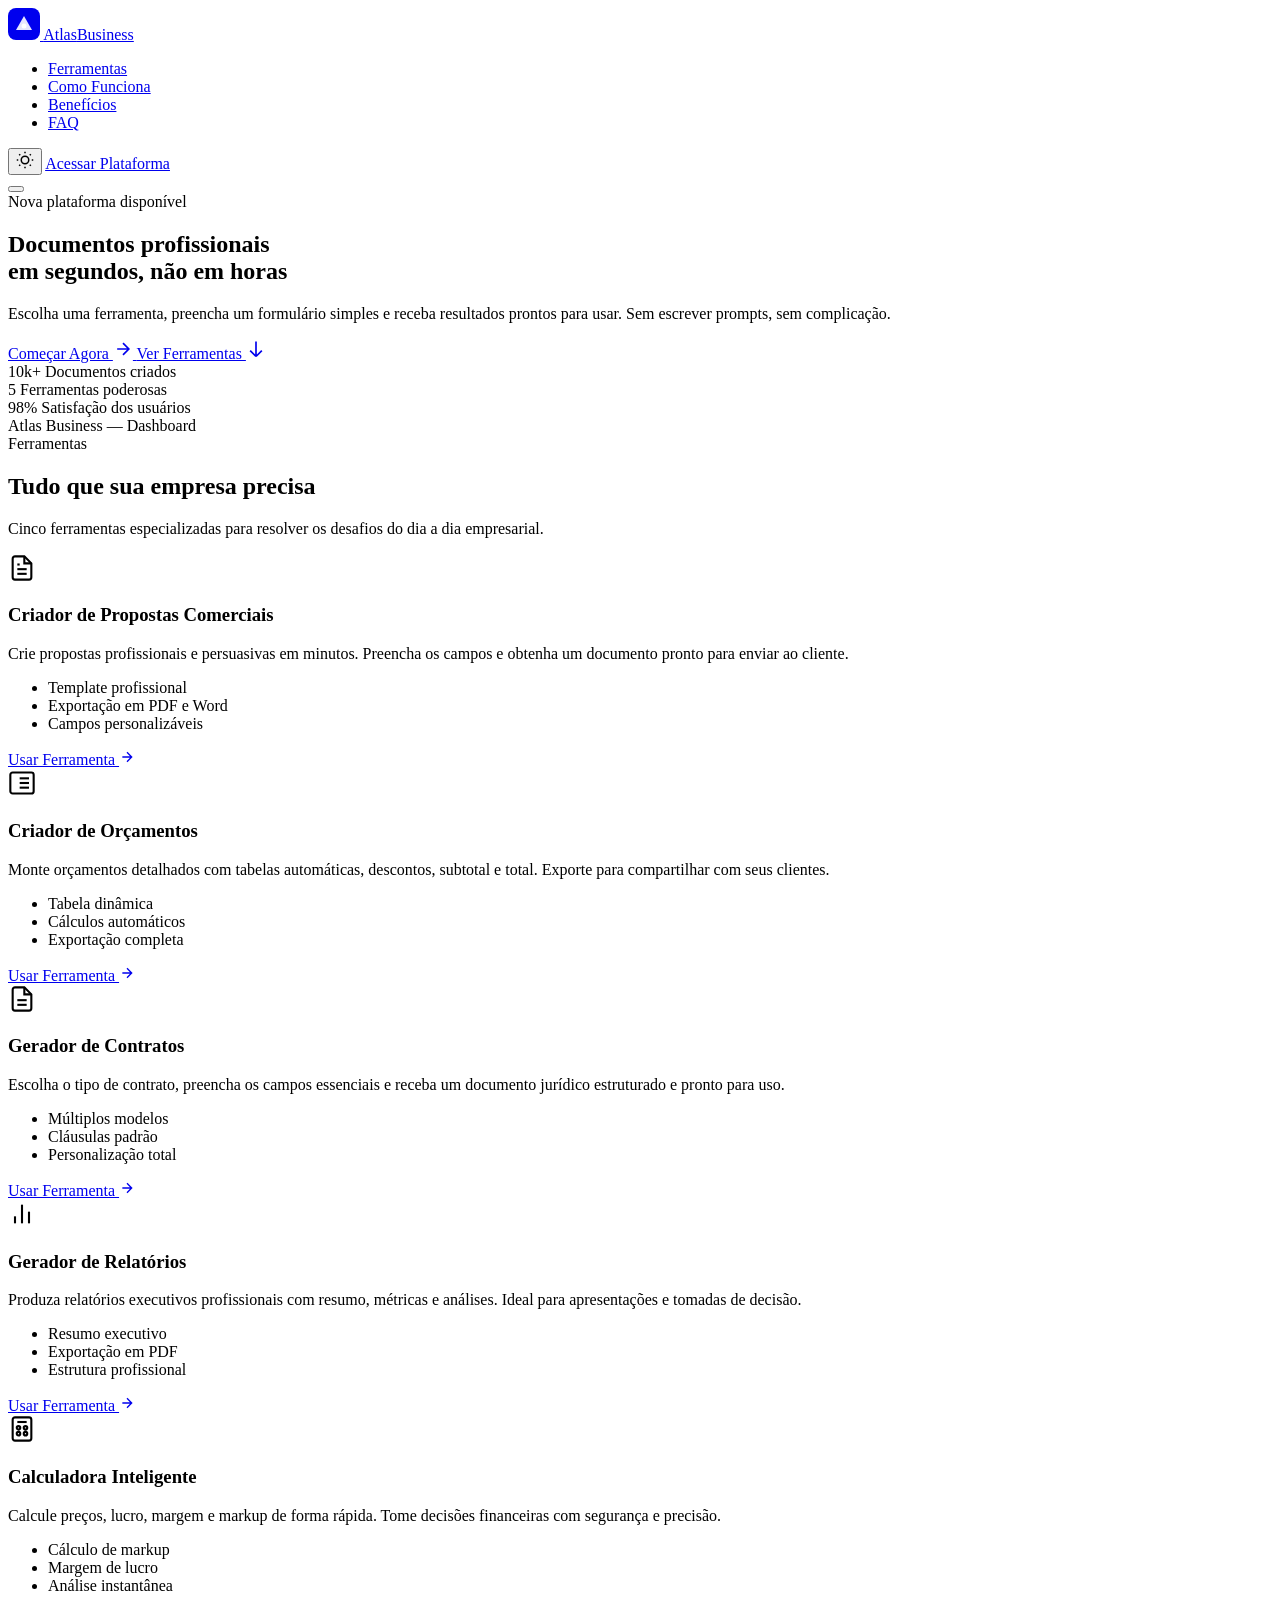
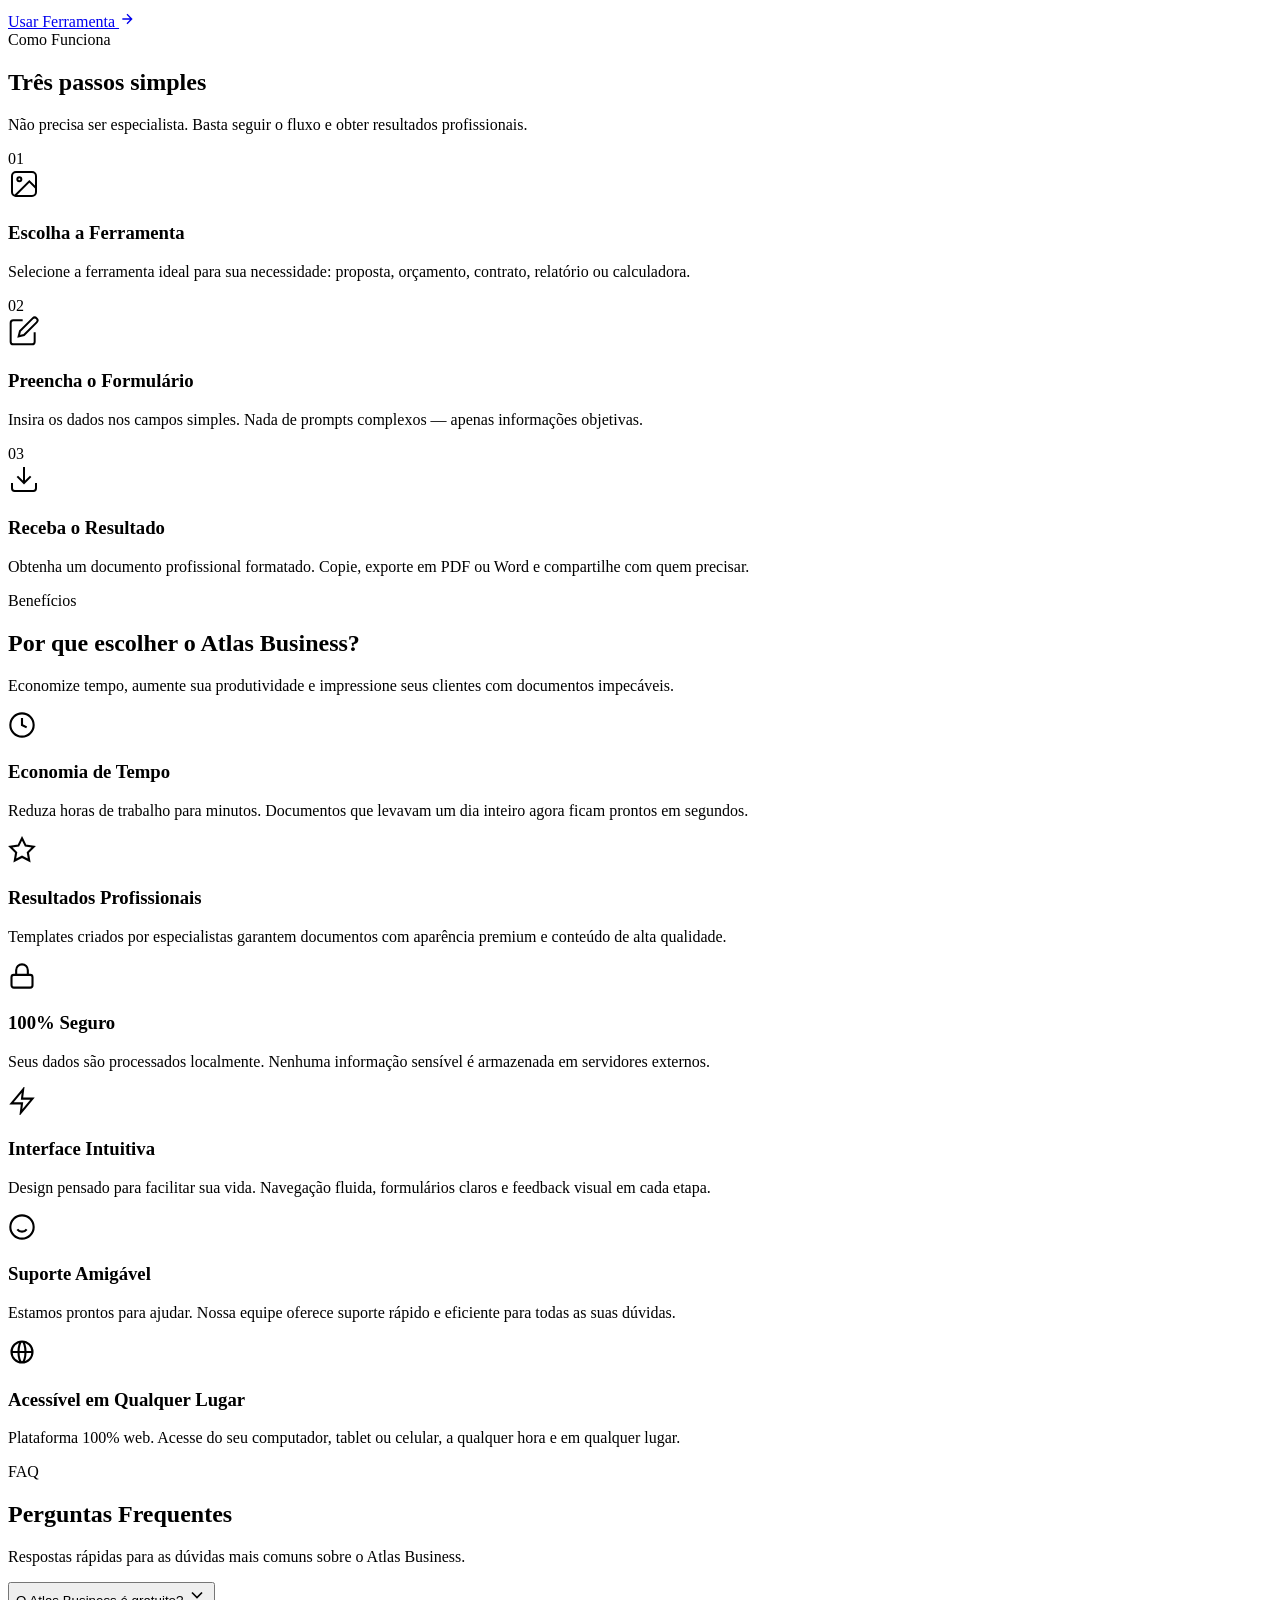
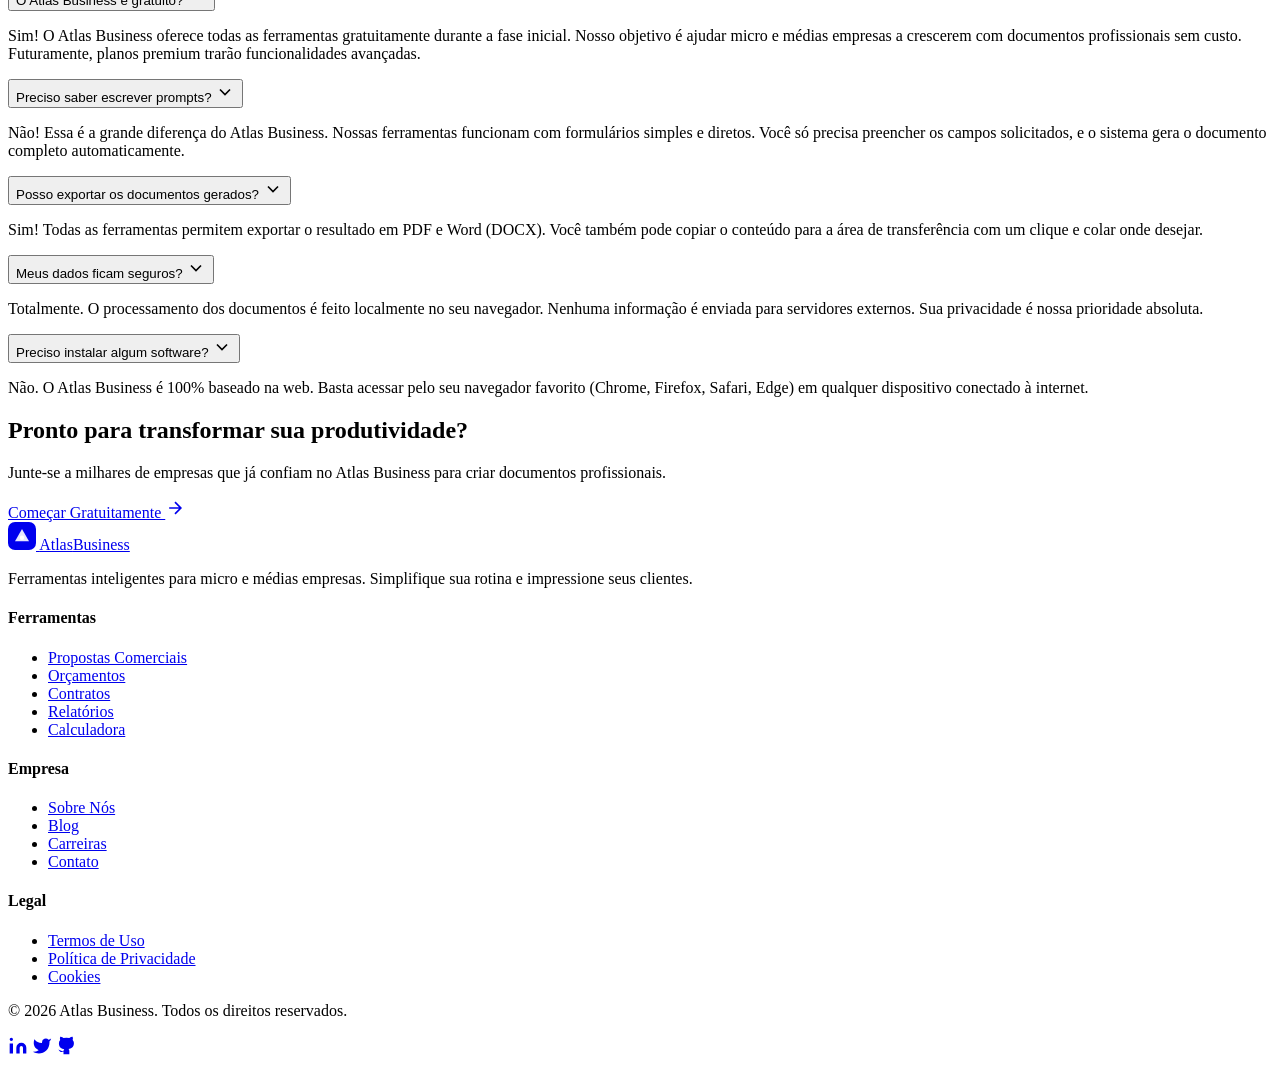
==== index.html @ f35bb47f "Create index.html" ====
<!DOCTYPE html>
<html lang="pt-BR">
<head>
    <meta charset="UTF-8">
    <meta name="viewport" content="width=device-width, initial-scale=1.0">
    <meta name="description" content="Atlas Business - Plataforma de ferramentas inteligentes para micro e médias empresas. Crie propostas, orçamentos, contratos, relatórios e muito mais em segundos.">
    <meta name="keywords" content="propostas comerciais, orçamentos, contratos, relatórios, calculadora, SaaS, pequenas empresas, gestão empresarial">
    <meta name="author" content="Atlas Business">
    <meta name="theme-color" content="#0a0a0a">
    <meta property="og:title" content="Atlas Business - Ferramentas Inteligentes para sua Empresa">
    <meta property="og:description" content="Crie documentos profissionais em segundos. Sem precisar escrever prompts.">
    <meta property="og:type" content="website">
    <meta property="og:url" content="https://atlasbusiness.com">
    <meta property="og:image" content="https://atlasbusiness.com/og-image.png">
    <title>Atlas Business — Ferramentas Inteligentes para sua Empresa</title>
    <link rel="preconnect" href="https://fonts.googleapis.com">
    <link rel="preconnect" href="https://fonts.gstatic.com" crossorigin>
    <link href="https://fonts.googleapis.com/css2?family=Inter:wght@300;400;500;600;700;800;900&display=swap" rel="stylesheet">
    <link rel="stylesheet" href="css/style.css">
    <link rel="icon" type="image/svg+xml" href="assets/icons/favicon.svg">
</head>
<body class="light-mode">
    <!-- ==================== HEADER / NAVBAR ==================== -->
    <header class="navbar" id="navbar">
        <div class="container navbar__inner">
            <a href="#" class="navbar__logo" aria-label="Atlas Business - Página inicial">
                <svg class="navbar__logo-icon" width="32" height="32" viewBox="0 0 32 32" fill="none" xmlns="http://www.w3.org/2000/svg">
                    <rect width="32" height="32" rx="8" fill="currentColor"/>
                    <path d="M8 22L16 8L24 22H8Z" fill="white" opacity="0.9"/>
                    <circle cx="16" cy="18" r="2.5" fill="white"/>
                </svg>
                <span class="navbar__logo-text">Atlas<span class="navbar__logo-highlight">Business</span></span>
            </a>
            <nav class="navbar__nav" id="navbarNav">
                <ul class="navbar__links">
                    <li><a href="#ferramentas" class="navbar__link">Ferramentas</a></li>
                    <li><a href="#como-funciona" class="navbar__link">Como Funciona</a></li>
                    <li><a href="#beneficios" class="navbar__link">Benefícios</a></li>
                    <li><a href="#faq" class="navbar__link">FAQ</a></li>
                </ul>
                <div class="navbar__actions">
                    <button class="btn btn--outline btn--sm" id="themeToggle" aria-label="Alternar tema claro/escuro">
                        <svg class="icon-sun" width="18" height="18" viewBox="0 0 24 24" fill="none" stroke="currentColor" stroke-width="2">
                            <circle cx="12" cy="12" r="5"/>
                            <path d="M12 1v2M12 21v2M4.22 4.22l1.42 1.42M18.36 18.36l1.42 1.42M1 12h2M21 12h2M4.22 19.78l1.42-1.42M18.36 5.64l1.42-1.42"/>
                        </svg>
                        <svg class="icon-moon" width="18" height="18" viewBox="0 0 24 24" fill="none" stroke="currentColor" stroke-width="2" style="display:none;">
                            <path d="M21 12.79A9 9 0 1111.21 3 7 7 0 0021 12.79z"/>
                        </svg>
                    </button>
                    <a href="dashboard.html" class="btn btn--primary btn--sm">Acessar Plataforma</a>
                </div>
            </nav>
            <button class="navbar__hamburger" id="hamburgerBtn" aria-label="Abrir menu">
                <span></span><span></span><span></span>
            </button>
        </div>
    </header>

    <main>
        <!-- ==================== HERO SECTION ==================== -->
        <section class="hero" id="hero">
            <div class="container hero__inner">
                <div class="hero__badge">
                    <span class="hero__badge-dot"></span> Nova plataforma disponível
                </div>
                <h1 class="hero__title">
                    Documentos profissionais <br>
                    <span class="hero__title-gradient">em segundos</span>, não em horas
                </h1>
                <p class="hero__subtitle">
                    Escolha uma ferramenta, preencha um formulário simples e receba resultados prontos para usar. 
                    Sem escrever prompts, sem complicação.
                </p>
                <div class="hero__cta-group">
                    <a href="dashboard.html" class="btn btn--primary btn--lg">
                        Começar Agora
                        <svg width="20" height="20" viewBox="0 0 24 24" fill="none" stroke="currentColor" stroke-width="2">
                            <path d="M5 12h14M12 5l7 7-7 7"/>
                        </svg>
                    </a>
                    <a href="#ferramentas" class="btn btn--ghost btn--lg">
                        Ver Ferramentas
                        <svg width="20" height="20" viewBox="0 0 24 24" fill="none" stroke="currentColor" stroke-width="2">
                            <path d="M19 14l-7 7m0 0l-7-7m7 7V3"/>
                        </svg>
                    </a>
                </div>
                <div class="hero__stats">
                    <div class="hero__stat">
                        <span class="hero__stat-number">10k+</span>
                        <span class="hero__stat-label">Documentos criados</span>
                    </div>
                    <div class="hero__stat">
                        <span class="hero__stat-number">5</span>
                        <span class="hero__stat-label">Ferramentas poderosas</span>
                    </div>
                    <div class="hero__stat">
                        <span class="hero__stat-number">98%</span>
                        <span class="hero__stat-label">Satisfação dos usuários</span>
                    </div>
                </div>
                <div class="hero__dashboard-preview">
                    <div class="hero__dashboard-mockup">
                        <div class="mockup__header">
                            <div class="mockup__dots"><span></span><span></span><span></span></div>
                            <div class="mockup__search">Atlas Business — Dashboard</div>
                        </div>
                        <div class="mockup__body">
                            <div class="mockup__sidebar">
                                <div class="mockup__sidebar-item active"></div>
                                <div class="mockup__sidebar-item"></div>
                                <div class="mockup__sidebar-item"></div>
                                <div class="mockup__sidebar-item"></div>
                                <div class="mockup__sidebar-item"></div>
                            </div>
                            <div class="mockup__content">
                                <div class="mockup__card mockup__card--large"></div>
                                <div class="mockup__card-group">
                                    <div class="mockup__card mockup__card--small"></div>
                                    <div class="mockup__card mockup__card--small"></div>
                                    <div class="mockup__card mockup__card--small"></div>
                                </div>
                            </div>
                        </div>
                    </div>
                    <div class="hero__glow hero__glow--1"></div>
                    <div class="hero__glow hero__glow--2"></div>
                </div>
            </div>
        </section>

        <!-- ==================== FERRAMENTAS SECTION ==================== -->
        <section class="tools-section" id="ferramentas">
            <div class="container">
                <div class="section-header">
                    <span class="section-header__tag">Ferramentas</span>
                    <h2 class="section-header__title">Tudo que sua empresa precisa</h2>
                    <p class="section-header__desc">Cinco ferramentas especializadas para resolver os desafios do dia a dia empresarial.</p>
                </div>
                <div class="tools-grid">
                    <!-- Tool Card 1: Propostas -->
                    <article class="tool-card" data-tool="propostas">
                        <div class="tool-card__icon tool-card__icon--blue">
                            <svg width="28" height="28" viewBox="0 0 24 24" fill="none" stroke="currentColor" stroke-width="1.8">
                                <path d="M14 2H6a2 2 0 00-2 2v16a2 2 0 002 2h12a2 2 0 002-2V8z"/>
                                <polyline points="14 2 14 8 20 8"/>
                                <line x1="16" y1="13" x2="8" y2="13"/>
                                <line x1="16" y1="17" x2="8" y2="17"/>
                                <polyline points="10 9 9 9 8 9"/>
                            </svg>
                        </div>
                        <h3 class="tool-card__title">Criador de Propostas Comerciais</h3>
                        <p class="tool-card__desc">Crie propostas profissionais e persuasivas em minutos. Preencha os campos e obtenha um documento pronto para enviar ao cliente.</p>
                        <ul class="tool-card__features">
                            <li>Template profissional</li>
                            <li>Exportação em PDF e Word</li>
                            <li>Campos personalizáveis</li>
                        </ul>
                        <a href="pages/propostas.html" class="tool-card__link">
                            Usar Ferramenta
                            <svg width="16" height="16" viewBox="0 0 24 24" fill="none" stroke="currentColor" stroke-width="2"><path d="M5 12h14M12 5l7 7-7 7"/></svg>
                        </a>
                    </article>
                    <!-- Tool Card 2: Orçamentos -->
                    <article class="tool-card" data-tool="orcamentos">
                        <div class="tool-card__icon tool-card__icon--green">
                            <svg width="28" height="28" viewBox="0 0 24 24" fill="none" stroke="currentColor" stroke-width="1.8">
                                <rect x="2" y="3" width="20" height="18" rx="2" ry="2"/>
                                <line x1="6" y1="8" x2="6" y2="8.01"/>
                                <line x1="10" y1="8" x2="18" y2="8"/>
                                <line x1="6" y1="12" x2="6" y2="12.01"/>
                                <line x1="10" y1="12" x2="18" y2="12"/>
                                <line x1="6" y1="16" x2="6" y2="16.01"/>
                                <line x1="10" y1="16" x2="18" y2="16"/>
                            </svg>
                        </div>
                        <h3 class="tool-card__title">Criador de Orçamentos</h3>
                        <p class="tool-card__desc">Monte orçamentos detalhados com tabelas automáticas, descontos, subtotal e total. Exporte para compartilhar com seus clientes.</p>
                        <ul class="tool-card__features">
                            <li>Tabela dinâmica</li>
                            <li>Cálculos automáticos</li>
                            <li>Exportação completa</li>
                        </ul>
                        <a href="pages/orcamentos.html" class="tool-card__link">
                            Usar Ferramenta
                            <svg width="16" height="16" viewBox="0 0 24 24" fill="none" stroke="currentColor" stroke-width="2"><path d="M5 12h14M12 5l7 7-7 7"/></svg>
                        </a>
                    </article>
                    <!-- Tool Card 3: Contratos -->
                    <article class="tool-card" data-tool="contratos">
                        <div class="tool-card__icon tool-card__icon--purple">
                            <svg width="28" height="28" viewBox="0 0 24 24" fill="none" stroke="currentColor" stroke-width="1.8">
                                <path d="M14 2H6a2 2 0 00-2 2v16a2 2 0 002 2h12a2 2 0 002-2V8z"/>
                                <polyline points="14 2 14 8 20 8"/>
                                <line x1="16" y1="13" x2="8" y2="13"/>
                                <line x1="16" y1="17" x2="8" y2="17"/>
                            </svg>
                        </div>
                        <h3 class="tool-card__title">Gerador de Contratos</h3>
                        <p class="tool-card__desc">Escolha o tipo de contrato, preencha os campos essenciais e receba um documento jurídico estruturado e pronto para uso.</p>
                        <ul class="tool-card__features">
                            <li>Múltiplos modelos</li>
                            <li>Cláusulas padrão</li>
                            <li>Personalização total</li>
                        </ul>
                        <a href="pages/contratos.html" class="tool-card__link">
                            Usar Ferramenta
                            <svg width="16" height="16" viewBox="0 0 24 24" fill="none" stroke="currentColor" stroke-width="2"><path d="M5 12h14M12 5l7 7-7 7"/></svg>
                        </a>
                    </article>
                    <!-- Tool Card 4: Relatórios -->
                    <article class="tool-card" data-tool="relatorios">
                        <div class="tool-card__icon tool-card__icon--orange">
                            <svg width="28" height="28" viewBox="0 0 24 24" fill="none" stroke="currentColor" stroke-width="1.8">
                                <line x1="18" y1="20" x2="18" y2="10"/>
                                <line x1="12" y1="20" x2="12" y2="4"/>
                                <line x1="6" y1="20" x2="6" y2="14"/>
                            </svg>
                        </div>
                        <h3 class="tool-card__title">Gerador de Relatórios</h3>
                        <p class="tool-card__desc">Produza relatórios executivos profissionais com resumo, métricas e análises. Ideal para apresentações e tomadas de decisão.</p>
                        <ul class="tool-card__features">
                            <li>Resumo executivo</li>
                            <li>Exportação em PDF</li>
                            <li>Estrutura profissional</li>
                        </ul>
                        <a href="pages/relatorios.html" class="tool-card__link">
                            Usar Ferramenta
                            <svg width="16" height="16" viewBox="0 0 24 24" fill="none" stroke="currentColor" stroke-width="2"><path d="M5 12h14M12 5l7 7-7 7"/></svg>
                        </a>
                    </article>
                    <!-- Tool Card 5: Calculadora -->
                    <article class="tool-card" data-tool="calculadora">
                        <div class="tool-card__icon tool-card__icon--pink">
                            <svg width="28" height="28" viewBox="0 0 24 24" fill="none" stroke="currentColor" stroke-width="1.8">
                                <rect x="4" y="2" width="16" height="20" rx="2"/>
                                <line x1="8" y1="6" x2="16" y2="6"/>
                                <circle cx="9" cy="11" r="1.5"/>
                                <circle cx="15" cy="11" r="1.5"/>
                                <circle cx="9" cy="16" r="1.5"/>
                                <circle cx="15" cy="16" r="1.5"/>
                            </svg>
                        </div>
                        <h3 class="tool-card__title">Calculadora Inteligente</h3>
                        <p class="tool-card__desc">Calcule preços, lucro, margem e markup de forma rápida. Tome decisões financeiras com segurança e precisão.</p>
                        <ul class="tool-card__features">
                            <li>Cálculo de markup</li>
                            <li>Margem de lucro</li>
                            <li>Análise instantânea</li>
                        </ul>
                        <a href="pages/calculadora.html" class="tool-card__link">
                            Usar Ferramenta
                            <svg width="16" height="16" viewBox="0 0 24 24" fill="none" stroke="currentColor" stroke-width="2"><path d="M5 12h14M12 5l7 7-7 7"/></svg>
                        </a>
                    </article>
                </div>
            </div>
        </section>

        <!-- ==================== COMO FUNCIONA ==================== -->
        <section class="how-section" id="como-funciona">
            <div class="container">
                <div class="section-header">
                    <span class="section-header__tag">Como Funciona</span>
                    <h2 class="section-header__title">Três passos simples</h2>
                    <p class="section-header__desc">Não precisa ser especialista. Basta seguir o fluxo e obter resultados profissionais.</p>
                </div>
                <div class="steps">
                    <div class="step">
                        <div class="step__number">01</div>
                        <div class="step__icon step__icon--blue">
                            <svg width="32" height="32" viewBox="0 0 24 24" fill="none" stroke="currentColor" stroke-width="1.5">
                                <rect x="3" y="3" width="18" height="18" rx="3"/>
                                <circle cx="8.5" cy="8.5" r="1.5"/>
                                <path d="M21 15l-5-5L5 21"/>
                            </svg>
                        </div>
                        <h3 class="step__title">Escolha a Ferramenta</h3>
                        <p class="step__desc">Selecione a ferramenta ideal para sua necessidade: proposta, orçamento, contrato, relatório ou calculadora.</p>
                    </div>
                    <div class="step">
                        <div class="step__number">02</div>
                        <div class="step__icon step__icon--green">
                            <svg width="32" height="32" viewBox="0 0 24 24" fill="none" stroke="currentColor" stroke-width="1.5">
                                <path d="M11 4H4a2 2 0 00-2 2v14a2 2 0 002 2h14a2 2 0 002-2v-7"/>
                                <path d="M18.5 2.5a2.121 2.121 0 013 3L12 15l-4 1 1-4 9.5-9.5z"/>
                            </svg>
                        </div>
                        <h3 class="step__title">Preencha o Formulário</h3>
                        <p class="step__desc">Insira os dados nos campos simples. Nada de prompts complexos — apenas informações objetivas.</p>
                    </div>
                    <div class="step">
                        <div class="step__number">03</div>
                        <div class="step__icon step__icon--purple">
                            <svg width="32" height="32" viewBox="0 0 24 24" fill="none" stroke="currentColor" stroke-width="1.5">
                                <path d="M21 15v4a2 2 0 01-2 2H5a2 2 0 01-2-2v-4"/>
                                <polyline points="7 10 12 15 17 10"/>
                                <line x1="12" y1="15" x2="12" y2="3"/>
                            </svg>
                        </div>
                        <h3 class="step__title">Receba o Resultado</h3>
                        <p class="step__desc">Obtenha um documento profissional formatado. Copie, exporte em PDF ou Word e compartilhe com quem precisar.</p>
                    </div>
                </div>
            </div>
        </section>

        <!-- ==================== BENEFÍCIOS ==================== -->
        <section class="benefits-section" id="beneficios">
            <div class="container">
                <div class="section-header">
                    <span class="section-header__tag">Benefícios</span>
                    <h2 class="section-header__title">Por que escolher o Atlas Business?</h2>
                    <p class="section-header__desc">Economize tempo, aumente sua produtividade e impressione seus clientes com documentos impecáveis.</p>
                </div>
                <div class="benefits-grid">
                    <div class="benefit-card">
                        <div class="benefit-card__icon">
                            <svg width="28" height="28" viewBox="0 0 24 24" fill="none" stroke="currentColor" stroke-width="1.8">
                                <circle cx="12" cy="12" r="10"/><polyline points="12 6 12 12 16 14"/>
                            </svg>
                        </div>
                        <h3>Economia de Tempo</h3>
                        <p>Reduza horas de trabalho para minutos. Documentos que levavam um dia inteiro agora ficam prontos em segundos.</p>
                    </div>
                    <div class="benefit-card">
                        <div class="benefit-card__icon">
                            <svg width="28" height="28" viewBox="0 0 24 24" fill="none" stroke="currentColor" stroke-width="1.8">
                                <polygon points="12 2 15.09 8.26 22 9.27 17 14.14 18.18 21.02 12 17.77 5.82 21.02 7 14.14 2 9.27 8.91 8.26 12 2"/>
                            </svg>
                        </div>
                        <h3>Resultados Profissionais</h3>
                        <p>Templates criados por especialistas garantem documentos com aparência premium e conteúdo de alta qualidade.</p>
                    </div>
                    <div class="benefit-card">
                        <div class="benefit-card__icon">
                            <svg width="28" height="28" viewBox="0 0 24 24" fill="none" stroke="currentColor" stroke-width="1.8">
                                <rect x="3" y="11" width="18" height="11" rx="2" ry="2"/><path d="M7 11V7a5 5 0 0110 0v4"/>
                            </svg>
                        </div>
                        <h3>100% Seguro</h3>
                        <p>Seus dados são processados localmente. Nenhuma informação sensível é armazenada em servidores externos.</p>
                    </div>
                    <div class="benefit-card">
                        <div class="benefit-card__icon">
                            <svg width="28" height="28" viewBox="0 0 24 24" fill="none" stroke="currentColor" stroke-width="1.8">
                                <path d="M13 2L3 14h9l-1 8 10-12h-9l1-8z"/>
                            </svg>
                        </div>
                        <h3>Interface Intuitiva</h3>
                        <p>Design pensado para facilitar sua vida. Navegação fluida, formulários claros e feedback visual em cada etapa.</p>
                    </div>
                    <div class="benefit-card">
                        <div class="benefit-card__icon">
                            <svg width="28" height="28" viewBox="0 0 24 24" fill="none" stroke="currentColor" stroke-width="1.8">
                                <circle cx="12" cy="12" r="10"/><path d="M8 14s1.5 2 4 2 4-2 4-2"/><line x1="9" y1="9" x2="9.01" y2="9"/><line x1="15" y1="9" x2="15.01" y2="9"/>
                            </svg>
                        </div>
                        <h3>Suporte Amigável</h3>
                        <p>Estamos prontos para ajudar. Nossa equipe oferece suporte rápido e eficiente para todas as suas dúvidas.</p>
                    </div>
                    <div class="benefit-card">
                        <div class="benefit-card__icon">
                            <svg width="28" height="28" viewBox="0 0 24 24" fill="none" stroke="currentColor" stroke-width="1.8">
                                <path d="M21 12a9 9 0 01-9 9m9-9a9 9 0 00-9-9m9 9H3m9 9a9 9 0 01-9-9m9 9c1.66 0 3-4.03 3-9s-1.34-9-3-9m0 18c-1.66 0-3-4.03-3-9s1.34-9 3-9m-9 9a9 9 0 019-9"/>
                            </svg>
                        </div>
                        <h3>Acessível em Qualquer Lugar</h3>
                        <p>Plataforma 100% web. Acesse do seu computador, tablet ou celular, a qualquer hora e em qualquer lugar.</p>
                    </div>
                </div>
            </div>
        </section>

        <!-- ==================== FAQ ==================== -->
        <section class="faq-section" id="faq">
            <div class="container">
                <div class="section-header">
                    <span class="section-header__tag">FAQ</span>
                    <h2 class="section-header__title">Perguntas Frequentes</h2>
                    <p class="section-header__desc">Respostas rápidas para as dúvidas mais comuns sobre o Atlas Business.</p>
                </div>
                <div class="faq-list">
                    <div class="faq-item">
                        <button class="faq-item__question" aria-expanded="false">
                            <span>O Atlas Business é gratuito?</span>
                            <svg class="faq-item__icon" width="20" height="20" viewBox="0 0 24 24" fill="none" stroke="currentColor" stroke-width="2">
                                <path d="M6 9l6 6 6-6"/>
                            </svg>
                        </button>
                        <div class="faq-item__answer">
                            <p>Sim! O Atlas Business oferece todas as ferramentas gratuitamente durante a fase inicial. Nosso objetivo é ajudar micro e médias empresas a crescerem com documentos profissionais sem custo. Futuramente, planos premium trarão funcionalidades avançadas.</p>
                        </div>
                    </div>
                    <div class="faq-item">
                        <button class="faq-item__question" aria-expanded="false">
                            <span>Preciso saber escrever prompts?</span>
                            <svg class="faq-item__icon" width="20" height="20" viewBox="0 0 24 24" fill="none" stroke="currentColor" stroke-width="2">
                                <path d="M6 9l6 6 6-6"/>
                            </svg>
                        </button>
                        <div class="faq-item__answer">
                            <p>Não! Essa é a grande diferença do Atlas Business. Nossas ferramentas funcionam com formulários simples e diretos. Você só precisa preencher os campos solicitados, e o sistema gera o documento completo automaticamente.</p>
                        </div>
                    </div>
                    <div class="faq-item">
                        <button class="faq-item__question" aria-expanded="false">
                            <span>Posso exportar os documentos gerados?</span>
                            <svg class="faq-item__icon" width="20" height="20" viewBox="0 0 24 24" fill="none" stroke="currentColor" stroke-width="2">
                                <path d="M6 9l6 6 6-6"/>
                            </svg>
                        </button>
                        <div class="faq-item__answer">
                            <p>Sim! Todas as ferramentas permitem exportar o resultado em PDF e Word (DOCX). Você também pode copiar o conteúdo para a área de transferência com um clique e colar onde desejar.</p>
                        </div>
                    </div>
                    <div class="faq-item">
                        <button class="faq-item__question" aria-expanded="false">
                            <span>Meus dados ficam seguros?</span>
                            <svg class="faq-item__icon" width="20" height="20" viewBox="0 0 24 24" fill="none" stroke="currentColor" stroke-width="2">
                                <path d="M6 9l6 6 6-6"/>
                            </svg>
                        </button>
                        <div class="faq-item__answer">
                            <p>Totalmente. O processamento dos documentos é feito localmente no seu navegador. Nenhuma informação é enviada para servidores externos. Sua privacidade é nossa prioridade absoluta.</p>
                        </div>
                    </div>
                    <div class="faq-item">
                        <button class="faq-item__question" aria-expanded="false">
                            <span>Preciso instalar algum software?</span>
                            <svg class="faq-item__icon" width="20" height="20" viewBox="0 0 24 24" fill="none" stroke="currentColor" stroke-width="2">
                                <path d="M6 9l6 6 6-6"/>
                            </svg>
                        </button>
                        <div class="faq-item__answer">
                            <p>Não. O Atlas Business é 100% baseado na web. Basta acessar pelo seu navegador favorito (Chrome, Firefox, Safari, Edge) em qualquer dispositivo conectado à internet.</p>
                        </div>
                    </div>
                </div>
            </div>
        </section>

        <!-- ==================== CTA FINAL ==================== -->
        <section class="cta-section">
            <div class="container">
                <div class="cta-card">
                    <h2 class="cta-card__title">Pronto para transformar sua produtividade?</h2>
                    <p class="cta-card__desc">Junte-se a milhares de empresas que já confiam no Atlas Business para criar documentos profissionais.</p>
                    <a href="dashboard.html" class="btn btn--primary btn--lg">
                        Começar Gratuitamente
                        <svg width="20" height="20" viewBox="0 0 24 24" fill="none" stroke="currentColor" stroke-width="2">
                            <path d="M5 12h14M12 5l7 7-7 7"/>
                        </svg>
                    </a>
                </div>
            </div>
        </section>
    </main>

    <!-- ==================== FOOTER ==================== -->
    <footer class="footer">
        <div class="container footer__inner">
            <div class="footer__brand">
                <a href="#" class="footer__logo">
                    <svg width="28" height="28" viewBox="0 0 32 32" fill="none" xmlns="http://www.w3.org/2000/svg">
                        <rect width="32" height="32" rx="8" fill="currentColor"/>
                        <path d="M8 22L16 8L24 22H8Z" fill="white" opacity="0.9"/>
                        <circle cx="16" cy="18" r="2.5" fill="white"/>
                    </svg>
                    <span>Atlas<span>Business</span></span>
                </a>
                <p class="footer__desc">Ferramentas inteligentes para micro e médias empresas. Simplifique sua rotina e impressione seus clientes.</p>
            </div>
            <div class="footer__links-group">
                <div class="footer__links">
                    <h4>Ferramentas</h4>
                    <ul>
                        <li><a href="pages/propostas.html">Propostas Comerciais</a></li>
                        <li><a href="pages/orcamentos.html">Orçamentos</a></li>
                        <li><a href="pages/contratos.html">Contratos</a></li>
                        <li><a href="pages/relatorios.html">Relatórios</a></li>
                        <li><a href="pages/calculadora.html">Calculadora</a></li>
                    </ul>
                </div>
                <div class="footer__links">
                    <h4>Empresa</h4>
                    <ul>
                        <li><a href="#">Sobre Nós</a></li>
                        <li><a href="#">Blog</a></li>
                        <li><a href="#">Carreiras</a></li>
                        <li><a href="#">Contato</a></li>
                    </ul>
                </div>
                <div class="footer__links">
                    <h4>Legal</h4>
                    <ul>
                        <li><a href="#">Termos de Uso</a></li>
                        <li><a href="#">Política de Privacidade</a></li>
                        <li><a href="#">Cookies</a></li>
                    </ul>
                </div>
            </div>
        </div>
        <div class="container footer__bottom">
            <p>&copy; 2026 Atlas Business. Todos os direitos reservados.</p>
            <div class="footer__social">
                <a href="#" aria-label="LinkedIn"><svg width="20" height="20" viewBox="0 0 24 24" fill="currentColor"><path d="M16 8a6 6 0 016 6v7h-4v-7a2 2 0 00-2-2 2 2 0 00-2 2v7h-4v-7a6 6 0 016-6zM2 9h4v12H2zM4 6a2 2 0 110-4 2 2 0 010 4z"/></svg></a>
                <a href="#" aria-label="Twitter"><svg width="20" height="20" viewBox="0 0 24 24" fill="currentColor"><path d="M23 3a10.9 10.9 0 01-3.14 1.53 4.48 4.48 0 00-7.86 3v1A10.66 10.66 0 013 4s-4 9 5 13a11.64 11.64 0 01-7 2c9 5 20 0 20-11.5a4.5 4.5 0 00-.08-.83A7.72 7.72 0 0023 3z"/></svg></a>
                <a href="#" aria-label="GitHub"><svg width="20" height="20" viewBox="0 0 24 24" fill="currentColor"><path d="M9 19c-5 1.5-5-2.5-7-3m14 6v-3.87a3.37 3.37 0 00-.94-2.61c3.14-.35 6.44-1.54 6.44-7A5.44 5.44 0 0020 4.77 5.07 5.07 0 0019.91 1S18.73.65 16 2.48a13.38 13.38 0 00-7 0C6.27.65 5.09 1 5.09 1A5.07 5.07 0 005 4.77a5.44 5.44 0 00-1.5 3.78c0 5.42 3.3 6.61 6.44 7A3.37 3.37 0 009 18.13V22"/></svg></a>
            </div>
        </div>
    </footer>

    <!-- Toast Container -->
    <div class="toast-container" id="toastContainer" aria-live="polite"></div>

    <script src="js/main.js"></script>
    <script src="js/theme.js"></script>
    <script src="js/landing.js"></script>
</body>
</html>
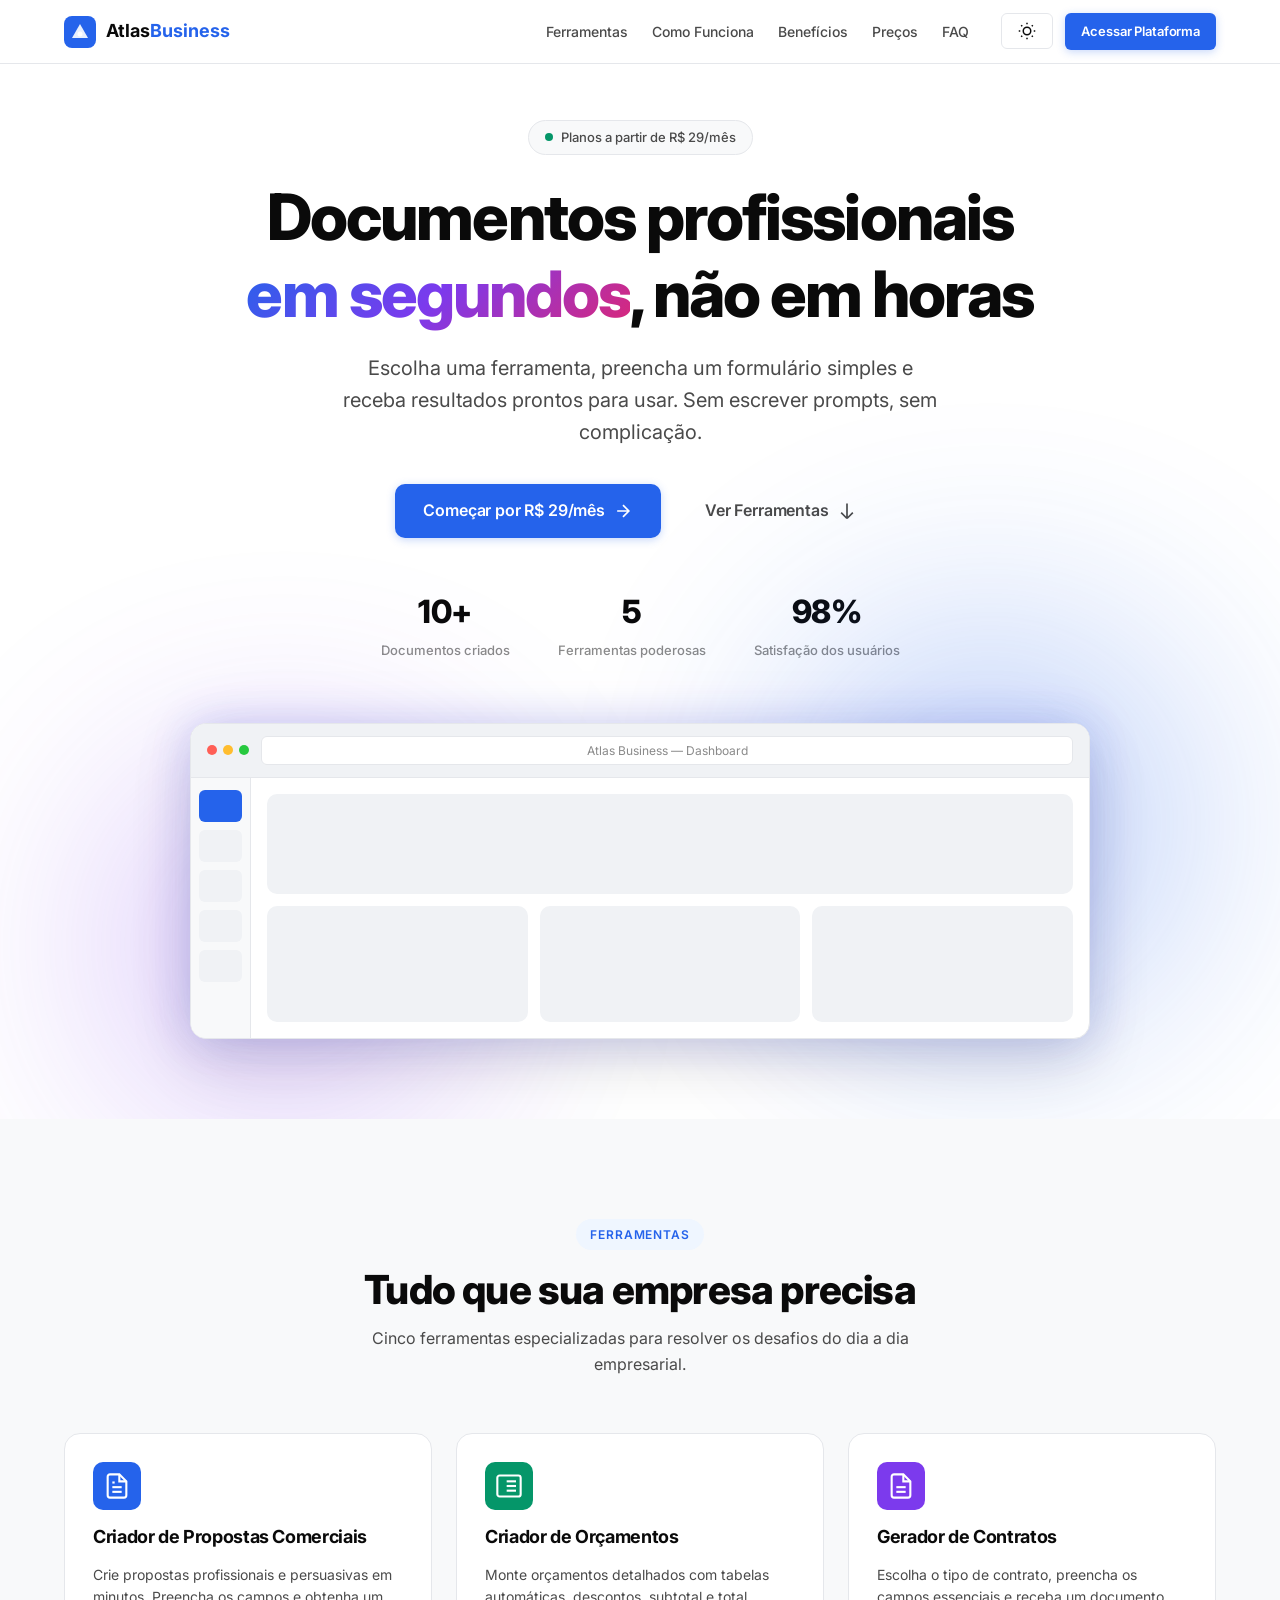
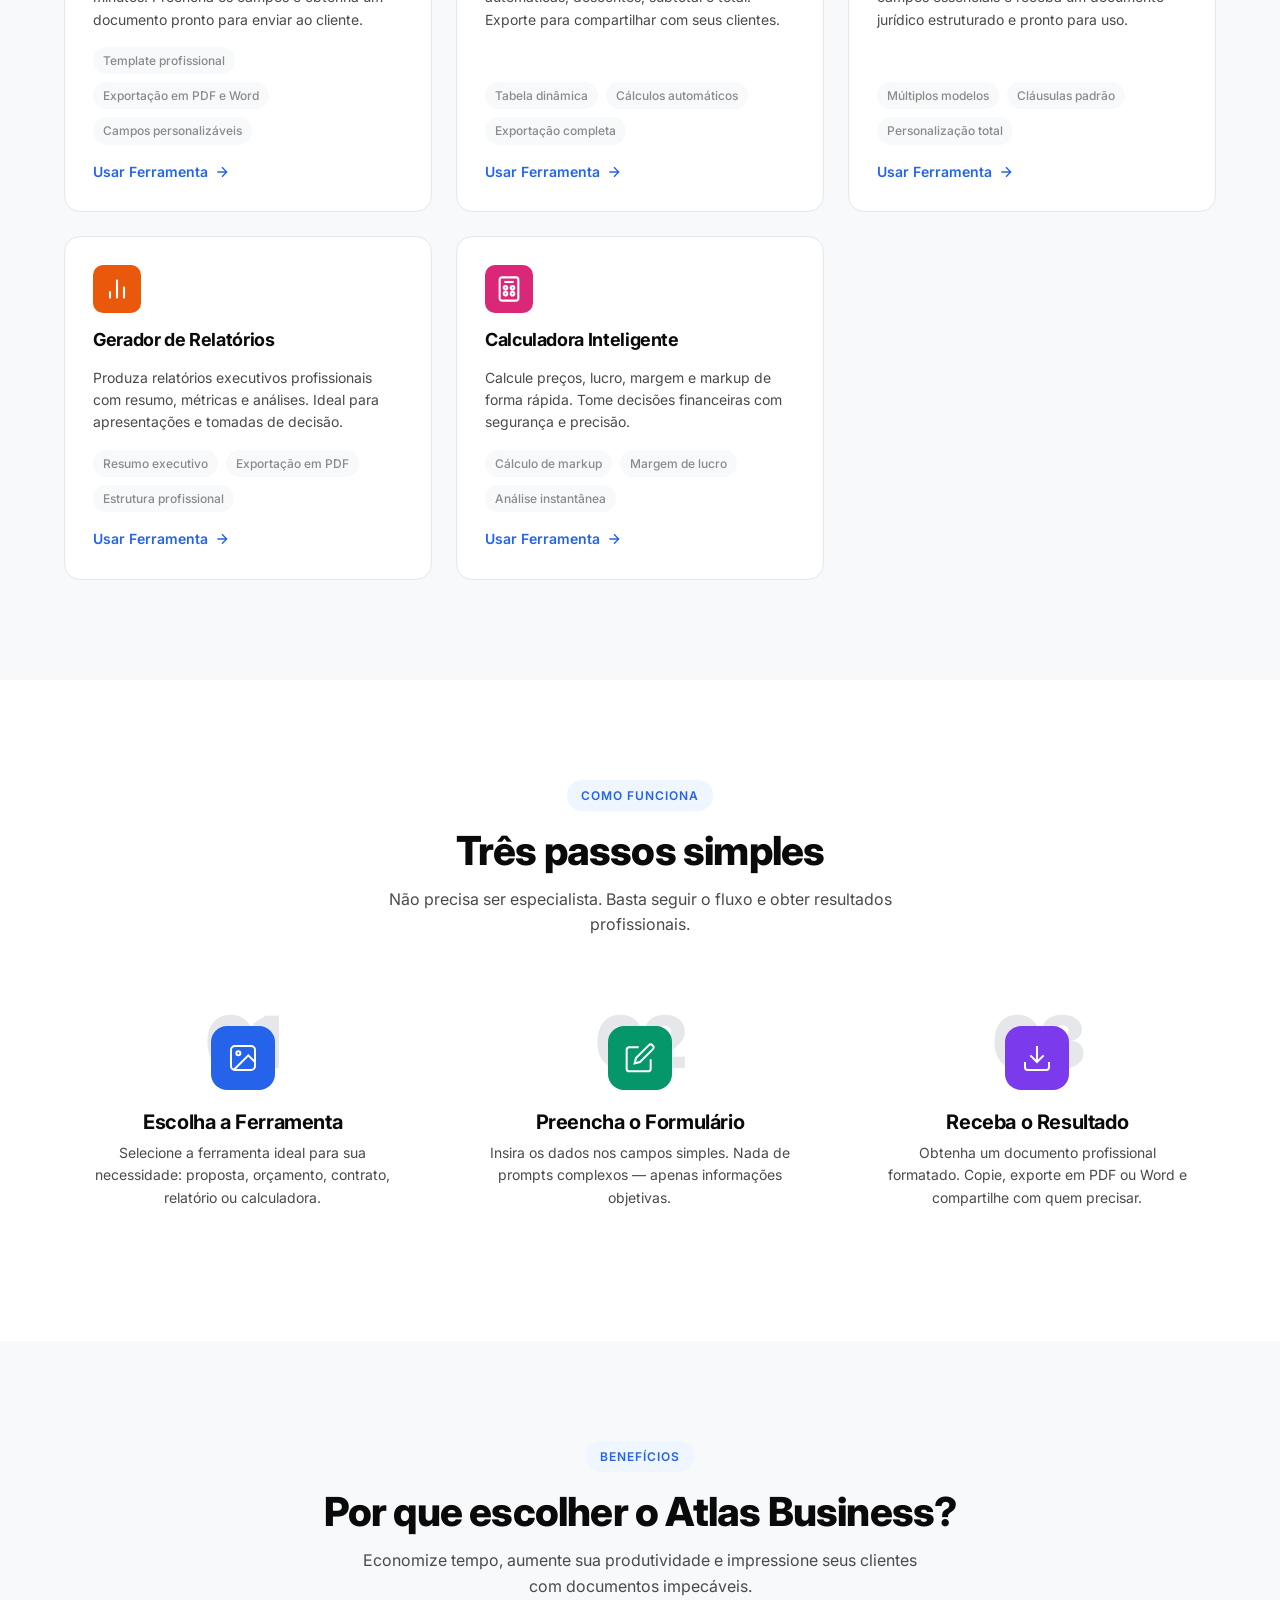
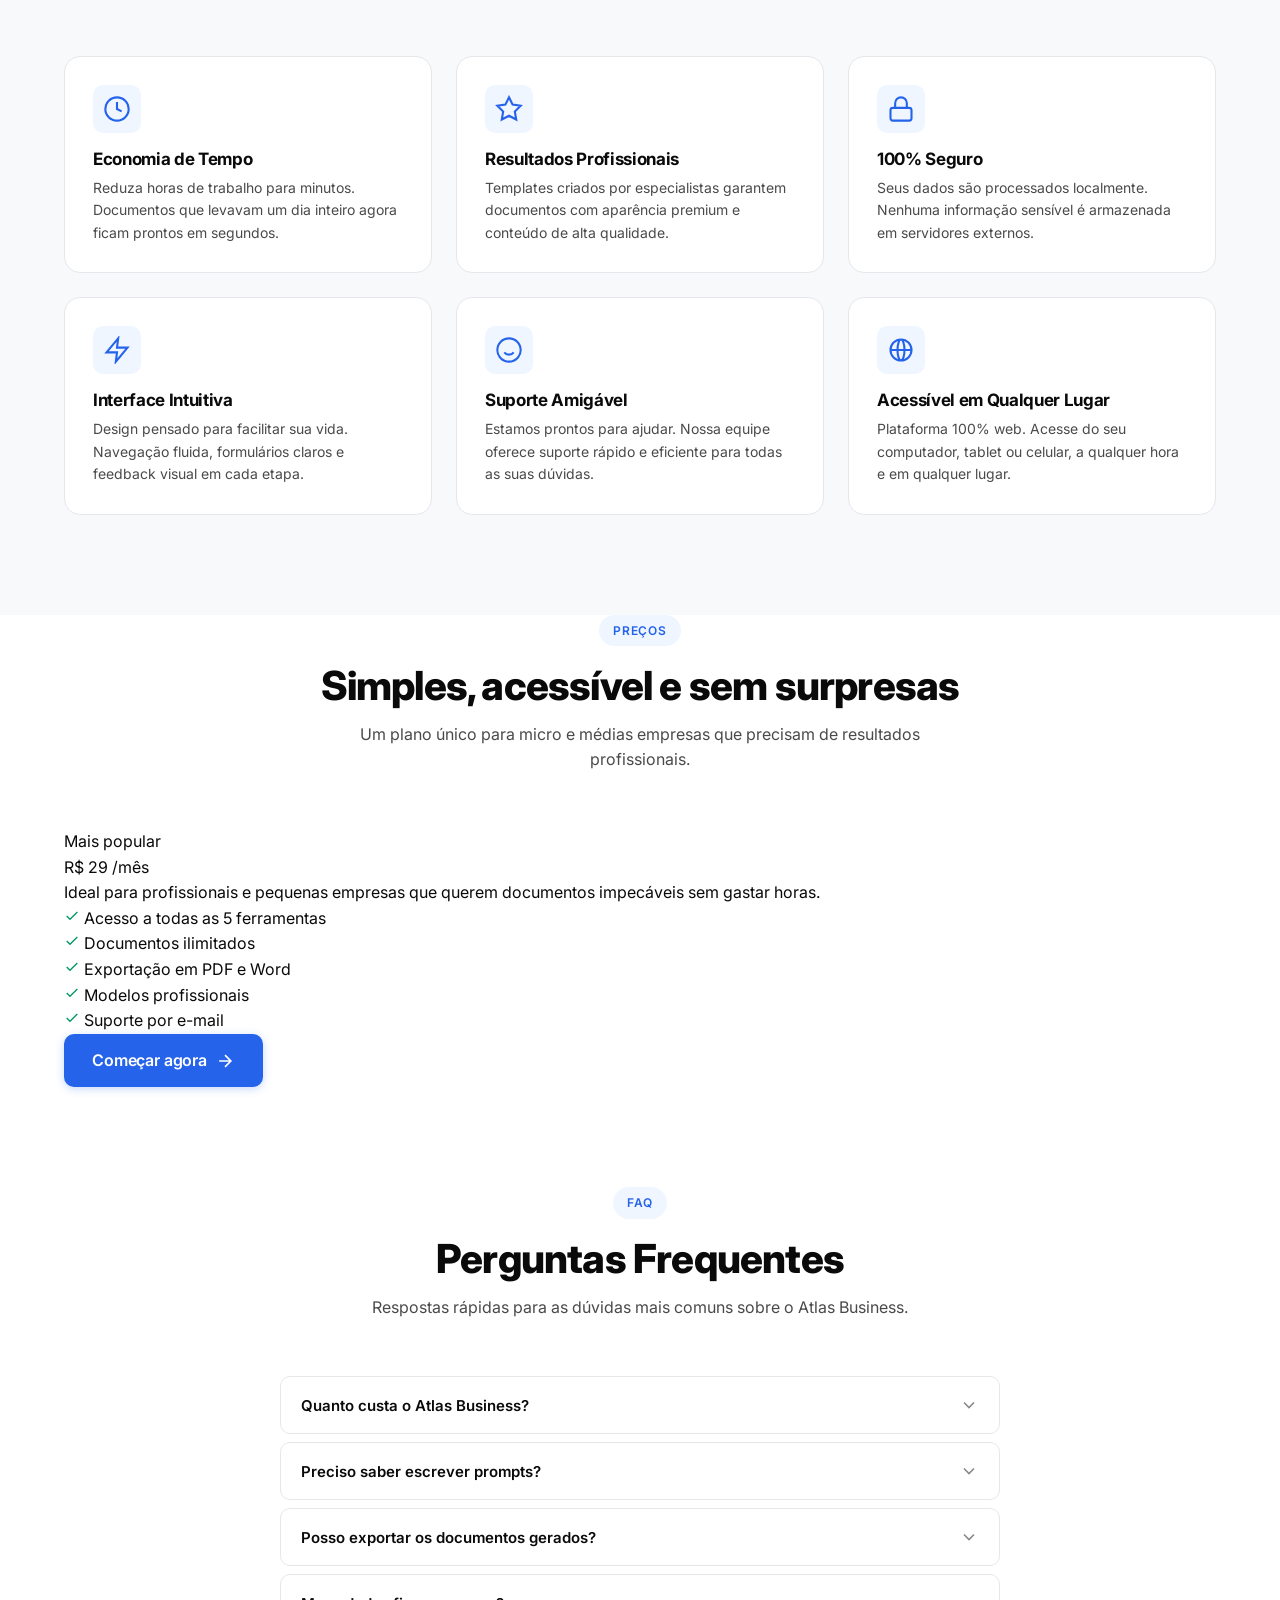
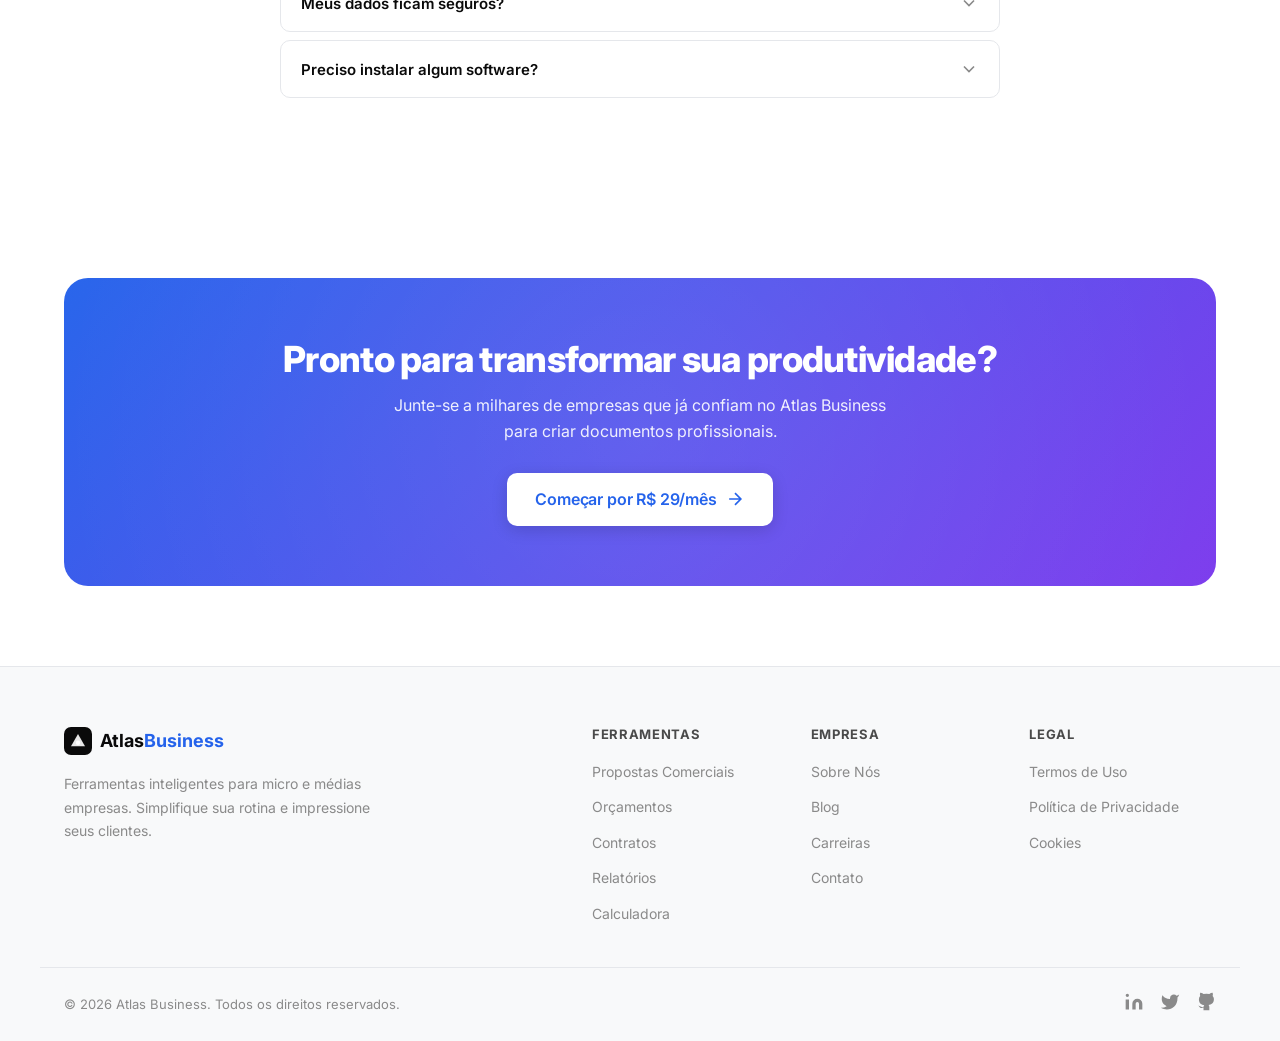
==== commit 57157c15: "Update index.html" ====
--- a/index.html
+++ b/index.html
@@ -3,12 +3,12 @@
 <head>
     <meta charset="UTF-8">
     <meta name="viewport" content="width=device-width, initial-scale=1.0">
-    <meta name="description" content="Atlas Business - Plataforma de ferramentas inteligentes para micro e médias empresas. Crie propostas, orçamentos, contratos, relatórios e muito mais em segundos.">
+    <meta name="description" content="Atlas Business - Plataforma de ferramentas inteligentes para micro e médias empresas. Crie propostas, orçamentos, contratos, relatórios e muito mais por apenas R$ 29/mês.">
     <meta name="keywords" content="propostas comerciais, orçamentos, contratos, relatórios, calculadora, SaaS, pequenas empresas, gestão empresarial">
     <meta name="author" content="Atlas Business">
     <meta name="theme-color" content="#0a0a0a">
     <meta property="og:title" content="Atlas Business - Ferramentas Inteligentes para sua Empresa">
-    <meta property="og:description" content="Crie documentos profissionais em segundos. Sem precisar escrever prompts.">
+    <meta property="og:description" content="Documentos profissionais em segundos. Planos a partir de R$ 29/mês.">
     <meta property="og:type" content="website">
     <meta property="og:url" content="https://atlasbusiness.com">
     <meta property="og:image" content="https://atlasbusiness.com/og-image.png">
@@ -36,6 +36,7 @@
                     <li><a href="#ferramentas" class="navbar__link">Ferramentas</a></li>
                     <li><a href="#como-funciona" class="navbar__link">Como Funciona</a></li>
                     <li><a href="#beneficios" class="navbar__link">Benefícios</a></li>
+                    <li><a href="#precos" class="navbar__link">Preços</a></li>
                     <li><a href="#faq" class="navbar__link">FAQ</a></li>
                 </ul>
                 <div class="navbar__actions">
@@ -62,7 +63,7 @@
         <section class="hero" id="hero">
             <div class="container hero__inner">
                 <div class="hero__badge">
-                    <span class="hero__badge-dot"></span> Nova plataforma disponível
+                    <span class="hero__badge-dot"></span> Planos a partir de R$ 29/mês
                 </div>
                 <h1 class="hero__title">
                     Documentos profissionais <br>
@@ -74,7 +75,7 @@
                 </p>
                 <div class="hero__cta-group">
                     <a href="dashboard.html" class="btn btn--primary btn--lg">
-                        Começar Agora
+                        Começar por R$ 29/mês
                         <svg width="20" height="20" viewBox="0 0 24 24" fill="none" stroke="currentColor" stroke-width="2">
                             <path d="M5 12h14M12 5l7 7-7 7"/>
                         </svg>
@@ -373,6 +374,56 @@
             </div>
         </section>
 
+        <!-- ==================== PREÇOS ==================== -->
+        <section class="pricing-section" id="precos">
+            <div class="container">
+                <div class="section-header">
+                    <span class="section-header__tag">Preços</span>
+                    <h2 class="section-header__title">Simples, acessível e sem surpresas</h2>
+                    <p class="section-header__desc">Um plano único para micro e médias empresas que precisam de resultados profissionais.</p>
+                </div>
+                <div class="pricing-card-wrapper">
+                    <div class="pricing-card">
+                        <div class="pricing-card__badge">Mais popular</div>
+                        <div class="pricing-card__price">
+                            <span class="pricing-card__currency">R$</span>
+                            <span class="pricing-card__amount">29</span>
+                            <span class="pricing-card__period">/mês</span>
+                        </div>
+                        <p class="pricing-card__desc">Ideal para profissionais e pequenas empresas que querem documentos impecáveis sem gastar horas.</p>
+                        <ul class="pricing-card__features">
+                            <li>
+                                <svg width="16" height="16" viewBox="0 0 24 24" fill="none" stroke="#059669" stroke-width="2"><polyline points="20 6 9 17 4 12"/></svg>
+                                Acesso a todas as 5 ferramentas
+                            </li>
+                            <li>
+                                <svg width="16" height="16" viewBox="0 0 24 24" fill="none" stroke="#059669" stroke-width="2"><polyline points="20 6 9 17 4 12"/></svg>
+                                Documentos ilimitados
+                            </li>
+                            <li>
+                                <svg width="16" height="16" viewBox="0 0 24 24" fill="none" stroke="#059669" stroke-width="2"><polyline points="20 6 9 17 4 12"/></svg>
+                                Exportação em PDF e Word
+                            </li>
+                            <li>
+                                <svg width="16" height="16" viewBox="0 0 24 24" fill="none" stroke="#059669" stroke-width="2"><polyline points="20 6 9 17 4 12"/></svg>
+                                Modelos profissionais
+                            </li>
+                            <li>
+                                <svg width="16" height="16" viewBox="0 0 24 24" fill="none" stroke="#059669" stroke-width="2"><polyline points="20 6 9 17 4 12"/></svg>
+                                Suporte por e-mail
+                            </li>
+                        </ul>
+                        <a href="dashboard.html" class="btn btn--primary btn--lg pricing-card__cta">
+                            Começar agora
+                            <svg width="20" height="20" viewBox="0 0 24 24" fill="none" stroke="currentColor" stroke-width="2">
+                                <path d="M5 12h14M12 5l7 7-7 7"/>
+                            </svg>
+                        </a>
+                    </div>
+                </div>
+            </div>
+        </section>
+
         <!-- ==================== FAQ ==================== -->
         <section class="faq-section" id="faq">
             <div class="container">
@@ -384,13 +435,13 @@
                 <div class="faq-list">
                     <div class="faq-item">
                         <button class="faq-item__question" aria-expanded="false">
-                            <span>O Atlas Business é gratuito?</span>
+                            <span>Quanto custa o Atlas Business?</span>
                             <svg class="faq-item__icon" width="20" height="20" viewBox="0 0 24 24" fill="none" stroke="currentColor" stroke-width="2">
                                 <path d="M6 9l6 6 6-6"/>
                             </svg>
                         </button>
                         <div class="faq-item__answer">
-                            <p>Sim! O Atlas Business oferece todas as ferramentas gratuitamente durante a fase inicial. Nosso objetivo é ajudar micro e médias empresas a crescerem com documentos profissionais sem custo. Futuramente, planos premium trarão funcionalidades avançadas.</p>
+                            <p>O Atlas Business tem um plano único de <strong>R$ 29/mês</strong>. Com ele você acessa todas as ferramentas, cria documentos ilimitados e exporta em PDF e Word. Um investimento mínimo para resultados profissionais.</p>
                         </div>
                     </div>
                     <div class="faq-item">
@@ -448,7 +499,7 @@
                     <h2 class="cta-card__title">Pronto para transformar sua produtividade?</h2>
                     <p class="cta-card__desc">Junte-se a milhares de empresas que já confiam no Atlas Business para criar documentos profissionais.</p>
                     <a href="dashboard.html" class="btn btn--primary btn--lg">
-                        Começar Gratuitamente
+                        Começar por R$ 29/mês
                         <svg width="20" height="20" viewBox="0 0 24 24" fill="none" stroke="currentColor" stroke-width="2">
                             <path d="M5 12h14M12 5l7 7-7 7"/>
                         </svg>
--- a/css/style.css
+++ b/css/style.css
@@ -0,0 +1,1455 @@
+/* ============================================================
+   ATLAS BUSINESS — DESIGN SYSTEM & COMPLETE STYLES
+   ============================================================ */
+
+/* ========== CSS VARIABLES ========== */
+:root {
+    /* Light Mode (default) */
+    --bg-primary: #ffffff;
+    --bg-secondary: #f8f9fa;
+    --bg-tertiary: #f0f2f5;
+    --bg-card: #ffffff;
+    --bg-card-hover: #f8f9fa;
+    --bg-glass: rgba(255, 255, 255, 0.8);
+
+    --text-primary: #0a0a0a;
+    --text-secondary: #4a4a4a;
+    --text-tertiary: #8a8a8a;
+    --text-inverse: #ffffff;
+
+    --border-color: #e5e7eb;
+    --border-light: #f0f0f0;
+
+    --accent-blue: #2563eb;
+    --accent-blue-light: #3b82f6;
+    --accent-blue-bg: #eff6ff;
+    --accent-green: #059669;
+    --accent-green-bg: #ecfdf5;
+    --accent-purple: #7c3aed;
+    --accent-purple-bg: #f5f3ff;
+    --accent-orange: #ea580c;
+    --accent-orange-bg: #fff7ed;
+    --accent-pink: #db2777;
+    --accent-pink-bg: #fdf2f8;
+
+    --gradient-hero: linear-gradient(135deg, #2563eb 0%, #7c3aed 50%, #db2777 100%);
+    --gradient-cta: linear-gradient(135deg, #2563eb 0%, #7c3aed 100%);
+    --gradient-card: linear-gradient(180deg, rgba(37, 99, 235, 0.03) 0%, rgba(124, 58, 237, 0.03) 100%);
+
+    --shadow-sm: 0 1px 2px rgba(0, 0, 0, 0.04);
+    --shadow-md: 0 4px 12px rgba(0, 0, 0, 0.06);
+    --shadow-lg: 0 12px 32px rgba(0, 0, 0, 0.08);
+    --shadow-xl: 0 24px 64px rgba(0, 0, 0, 0.12);
+    --shadow-glow-blue: 0 0 40px rgba(37, 99, 235, 0.15);
+    --shadow-glow-purple: 0 0 60px rgba(124, 58, 237, 0.1);
+
+    --radius-sm: 6px;
+    --radius-md: 10px;
+    --radius-lg: 16px;
+    --radius-xl: 24px;
+    --radius-full: 9999px;
+
+    --font-family: 'Inter', -apple-system, BlinkMacSystemFont, 'Segoe UI', Roboto, sans-serif;
+    --transition-fast: 0.15s cubic-bezier(0.4, 0, 0.2, 1);
+    --transition-base: 0.25s cubic-bezier(0.4, 0, 0.2, 1);
+    --transition-slow: 0.4s cubic-bezier(0.4, 0, 0.2, 1);
+
+    --navbar-height: 64px;
+    --container-max: 1200px;
+}
+
+/* Dark Mode */
+body.dark-mode {
+    --bg-primary: #0a0a0a;
+    --bg-secondary: #141414;
+    --bg-tertiary: #1a1a1a;
+    --bg-card: #1a1a1a;
+    --bg-card-hover: #222222;
+    --bg-glass: rgba(10, 10, 10, 0.8);
+
+    --text-primary: #f5f5f5;
+    --text-secondary: #b0b0b0;
+    --text-tertiary: #707070;
+    --text-inverse: #0a0a0a;
+
+    --border-color: #2a2a2a;
+    --border-light: #1f1f1f;
+
+    --accent-blue-bg: #1e293b;
+    --accent-green-bg: #1a2e1a;
+    --accent-purple-bg: #1e1b2e;
+    --accent-orange-bg: #2e1f1a;
+    --accent-pink-bg: #2e1a24;
+
+    --gradient-hero: linear-gradient(135deg, #3b82f6 0%, #8b5cf6 50%, #ec4899 100%);
+    --gradient-card: linear-gradient(180deg, rgba(59, 130, 246, 0.05) 0%, rgba(139, 92, 246, 0.05) 100%);
+
+    --shadow-sm: 0 1px 2px rgba(0, 0, 0, 0.3);
+    --shadow-md: 0 4px 12px rgba(0, 0, 0, 0.4);
+    --shadow-lg: 0 12px 32px rgba(0, 0, 0, 0.5);
+    --shadow-xl: 0 24px 64px rgba(0, 0, 0, 0.6);
+    --shadow-glow-blue: 0 0 60px rgba(59, 130, 246, 0.2);
+    --shadow-glow-purple: 0 0 80px rgba(139, 92, 246, 0.15);
+}
+
+/* ========== RESET & BASE ========== */
+*,
+*::before,
+*::after {
+    box-sizing: border-box;
+    margin: 0;
+    padding: 0;
+}
+
+html {
+    scroll-behavior: smooth;
+    scroll-padding-top: var(--navbar-height);
+    -webkit-font-smoothing: antialiased;
+    -moz-osx-font-smoothing: grayscale;
+}
+
+body {
+    font-family: var(--font-family);
+    background-color: var(--bg-primary);
+    color: var(--text-primary);
+    line-height: 1.6;
+    transition: background-color var(--transition-slow), color var(--transition-slow);
+    overflow-x: hidden;
+}
+
+img {
+    max-width: 100%;
+    display: block;
+}
+
+a {
+    text-decoration: none;
+    color: inherit;
+    transition: color var(--transition-fast);
+}
+
+ul {
+    list-style: none;
+}
+
+button {
+    cursor: pointer;
+    border: none;
+    background: none;
+    font-family: inherit;
+    font-size: inherit;
+}
+
+.container {
+    width: 100%;
+    max-width: var(--container-max);
+    margin: 0 auto;
+    padding: 0 24px;
+}
+
+/* ========== TYPOGRAPHY ========== */
+h1, h2, h3, h4, h5, h6 {
+    line-height: 1.2;
+    font-weight: 700;
+    letter-spacing: -0.02em;
+}
+
+/* ========== BUTTONS ========== */
+.btn {
+    display: inline-flex;
+    align-items: center;
+    justify-content: center;
+    gap: 8px;
+    font-weight: 600;
+    font-size: 14px;
+    letter-spacing: -0.01em;
+    border-radius: var(--radius-md);
+    transition: all var(--transition-base);
+    white-space: nowrap;
+    position: relative;
+    overflow: hidden;
+}
+
+.btn--sm {
+    padding: 8px 16px;
+    font-size: 13px;
+    border-radius: var(--radius-sm);
+}
+
+.btn--lg {
+    padding: 14px 28px;
+    font-size: 16px;
+    border-radius: var(--radius-md);
+}
+
+.btn--primary {
+    background: var(--accent-blue);
+    color: #ffffff;
+    box-shadow: 0 2px 8px rgba(37, 99, 235, 0.25);
+}
+.btn--primary:hover {
+    background: var(--accent-blue-light);
+    box-shadow: 0 4px 16px rgba(37, 99, 235, 0.35);
+    transform: translateY(-1px);
+}
+.btn--primary:active {
+    transform: translateY(0);
+    box-shadow: 0 2px 4px rgba(37, 99, 235, 0.2);
+}
+
+.btn--outline {
+    border: 1.5px solid var(--border-color);
+    color: var(--text-primary);
+    background: transparent;
+}
+.btn--outline:hover {
+    border-color: var(--text-tertiary);
+    background: var(--bg-secondary);
+}
+
+.btn--ghost {
+    color: var(--text-secondary);
+    background: transparent;
+}
+.btn--ghost:hover {
+    color: var(--text-primary);
+    background: var(--bg-secondary);
+}
+
+/* ========== NAVBAR ========== */
+.navbar {
+    position: fixed;
+    top: 0;
+    left: 0;
+    right: 0;
+    z-index: 1000;
+    height: var(--navbar-height);
+    background: var(--bg-glass);
+    backdrop-filter: blur(20px);
+    -webkit-backdrop-filter: blur(20px);
+    border-bottom: 1px solid var(--border-color);
+    transition: all var(--transition-base);
+}
+.navbar.scrolled {
+    box-shadow: var(--shadow-md);
+}
+.navbar__inner {
+    display: flex;
+    align-items: center;
+    justify-content: space-between;
+    height: 100%;
+}
+.navbar__logo {
+    display: flex;
+    align-items: center;
+    gap: 10px;
+    font-weight: 700;
+    font-size: 18px;
+    color: var(--text-primary);
+}
+.navbar__logo-icon {
+    color: var(--accent-blue);
+}
+.navbar__logo-highlight {
+    color: var(--accent-blue);
+}
+.navbar__nav {
+    display: flex;
+    align-items: center;
+    gap: 32px;
+}
+.navbar__links {
+    display: flex;
+    gap: 24px;
+}
+.navbar__link {
+    font-size: 14px;
+    font-weight: 500;
+    color: var(--text-secondary);
+    transition: color var(--transition-fast);
+    position: relative;
+}
+.navbar__link:hover {
+    color: var(--text-primary);
+}
+.navbar__link::after {
+    content: '';
+    position: absolute;
+    bottom: -4px;
+    left: 0;
+    width: 0;
+    height: 2px;
+    background: var(--accent-blue);
+    border-radius: 2px;
+    transition: width var(--transition-base);
+}
+.navbar__link:hover::after {
+    width: 100%;
+}
+.navbar__actions {
+    display: flex;
+    align-items: center;
+    gap: 12px;
+}
+.navbar__hamburger {
+    display: none;
+    flex-direction: column;
+    gap: 5px;
+    padding: 4px;
+    cursor: pointer;
+}
+.navbar__hamburger span {
+    width: 24px;
+    height: 2px;
+    background: var(--text-primary);
+    border-radius: 2px;
+    transition: all var(--transition-base);
+}
+.navbar__hamburger.active span:nth-child(1) {
+    transform: rotate(45deg) translate(5px, 5px);
+}
+.navbar__hamburger.active span:nth-child(2) {
+    opacity: 0;
+}
+.navbar__hamburger.active span:nth-child(3) {
+    transform: rotate(-45deg) translate(5px, -5px);
+}
+
+/* ========== HERO ========== */
+.hero {
+    padding: 120px 0 80px;
+    position: relative;
+    overflow: hidden;
+}
+.hero__inner {
+    text-align: center;
+    position: relative;
+    z-index: 2;
+}
+.hero__badge {
+    display: inline-flex;
+    align-items: center;
+    gap: 8px;
+    padding: 6px 16px;
+    border-radius: var(--radius-full);
+    background: var(--bg-secondary);
+    border: 1px solid var(--border-color);
+    font-size: 13px;
+    font-weight: 500;
+    color: var(--text-secondary);
+    margin-bottom: 24px;
+    animation: fadeInUp 0.6s ease-out;
+}
+.hero__badge-dot {
+    width: 8px;
+    height: 8px;
+    border-radius: 50%;
+    background: var(--accent-green);
+    animation: pulse-dot 2s infinite;
+}
+@keyframes pulse-dot {
+    0%, 100% { opacity: 1; }
+    50% { opacity: 0.4; }
+}
+.hero__title {
+    font-size: clamp(36px, 5.5vw, 64px);
+    font-weight: 800;
+    letter-spacing: -0.03em;
+    margin-bottom: 20px;
+    animation: fadeInUp 0.6s ease-out 0.1s both;
+}
+.hero__title-gradient {
+    background: var(--gradient-hero);
+    -webkit-background-clip: text;
+    -webkit-text-fill-color: transparent;
+    background-clip: text;
+}
+.hero__subtitle {
+    font-size: clamp(16px, 1.8vw, 20px);
+    color: var(--text-secondary);
+    max-width: 600px;
+    margin: 0 auto 36px;
+    line-height: 1.6;
+    animation: fadeInUp 0.6s ease-out 0.2s both;
+}
+.hero__cta-group {
+    display: flex;
+    gap: 16px;
+    justify-content: center;
+    flex-wrap: wrap;
+    margin-bottom: 48px;
+    animation: fadeInUp 0.6s ease-out 0.3s both;
+}
+.hero__stats {
+    display: flex;
+    gap: 48px;
+    justify-content: center;
+    flex-wrap: wrap;
+    margin-bottom: 60px;
+    animation: fadeInUp 0.6s ease-out 0.4s both;
+}
+.hero__stat {
+    text-align: center;
+}
+.hero__stat-number {
+    display: block;
+    font-size: 32px;
+    font-weight: 800;
+    letter-spacing: -0.02em;
+    color: var(--text-primary);
+}
+.hero__stat-label {
+    font-size: 13px;
+    color: var(--text-tertiary);
+    font-weight: 500;
+}
+.hero__dashboard-preview {
+    position: relative;
+    max-width: 900px;
+    margin: 0 auto;
+    animation: fadeInUp 0.8s ease-out 0.5s both;
+}
+.hero__dashboard-mockup {
+    background: var(--bg-card);
+    border: 1px solid var(--border-color);
+    border-radius: var(--radius-lg);
+    box-shadow: var(--shadow-xl), var(--shadow-glow-blue), var(--shadow-glow-purple);
+    overflow: hidden;
+    position: relative;
+    z-index: 2;
+}
+.mockup__header {
+    background: var(--bg-tertiary);
+    padding: 12px 16px;
+    display: flex;
+    align-items: center;
+    gap: 12px;
+    border-bottom: 1px solid var(--border-color);
+}
+.mockup__dots {
+    display: flex;
+    gap: 6px;
+}
+.mockup__dots span {
+    width: 10px;
+    height: 10px;
+    border-radius: 50%;
+    background: #c4c4c4;
+}
+.mockup__dots span:nth-child(1) { background: #ff5f56; }
+.mockup__dots span:nth-child(2) { background: #ffbd2e; }
+.mockup__dots span:nth-child(3) { background: #27c93f; }
+.mockup__search {
+    font-size: 12px;
+    color: var(--text-tertiary);
+    background: var(--bg-primary);
+    padding: 4px 12px;
+    border-radius: var(--radius-sm);
+    border: 1px solid var(--border-color);
+    flex: 1;
+    text-align: center;
+}
+.mockup__body {
+    display: flex;
+    height: 260px;
+}
+.mockup__sidebar {
+    width: 60px;
+    background: var(--bg-secondary);
+    border-right: 1px solid var(--border-color);
+    padding: 12px 8px;
+    display: flex;
+    flex-direction: column;
+    gap: 8px;
+}
+.mockup__sidebar-item {
+    height: 32px;
+    border-radius: var(--radius-sm);
+    background: var(--bg-tertiary);
+    transition: background var(--transition-fast);
+}
+.mockup__sidebar-item.active {
+    background: var(--accent-blue);
+}
+.mockup__content {
+    flex: 1;
+    padding: 16px;
+    display: flex;
+    flex-direction: column;
+    gap: 12px;
+}
+.mockup__card {
+    border-radius: var(--radius-md);
+    background: var(--bg-tertiary);
+    transition: background var(--transition-fast);
+}
+.mockup__card--large {
+    height: 100px;
+}
+.mockup__card-group {
+    display: flex;
+    gap: 12px;
+    flex: 1;
+}
+.mockup__card--small {
+    flex: 1;
+    height: 100%;
+}
+.hero__glow {
+    position: absolute;
+    border-radius: 50%;
+    filter: blur(120px);
+    opacity: 0.3;
+    z-index: 1;
+    pointer-events: none;
+}
+.hero__glow--1 {
+    width: 400px;
+    height: 400px;
+    background: var(--accent-blue);
+    top: -100px;
+    right: -100px;
+}
+.hero__glow--2 {
+    width: 350px;
+    height: 350px;
+    background: var(--accent-purple);
+    bottom: -80px;
+    left: -80px;
+}
+
+@keyframes fadeInUp {
+    from {
+        opacity: 0;
+        transform: translateY(24px);
+    }
+    to {
+        opacity: 1;
+        transform: translateY(0);
+    }
+}
+
+/* ========== SECTION HEADER ========== */
+.section-header {
+    text-align: center;
+    margin-bottom: 56px;
+}
+.section-header__tag {
+    display: inline-block;
+    font-size: 12px;
+    font-weight: 600;
+    text-transform: uppercase;
+    letter-spacing: 0.08em;
+    color: var(--accent-blue);
+    background: var(--accent-blue-bg);
+    padding: 6px 14px;
+    border-radius: var(--radius-full);
+    margin-bottom: 16px;
+}
+.section-header__title {
+    font-size: clamp(28px, 4vw, 40px);
+    font-weight: 800;
+    margin-bottom: 12px;
+}
+.section-header__desc {
+    font-size: 16px;
+    color: var(--text-secondary);
+    max-width: 560px;
+    margin: 0 auto;
+}
+
+/* ========== TOOLS SECTION ========== */
+.tools-section {
+    padding: 100px 0;
+    background: var(--bg-secondary);
+    transition: background var(--transition-slow);
+}
+.tools-grid {
+    display: grid;
+    grid-template-columns: repeat(auto-fill, minmax(320px, 1fr));
+    gap: 24px;
+}
+.tool-card {
+    background: var(--bg-card);
+    border: 1px solid var(--border-color);
+    border-radius: var(--radius-lg);
+    padding: 28px;
+    transition: all var(--transition-base);
+    display: flex;
+    flex-direction: column;
+    gap: 16px;
+    position: relative;
+}
+.tool-card:hover {
+    transform: translateY(-4px);
+    box-shadow: var(--shadow-lg);
+    border-color: transparent;
+    background: var(--bg-card-hover);
+}
+.tool-card__icon {
+    width: 48px;
+    height: 48px;
+    border-radius: var(--radius-md);
+    display: flex;
+    align-items: center;
+    justify-content: center;
+    color: #ffffff;
+}
+.tool-card__icon--blue { background: var(--accent-blue); }
+.tool-card__icon--green { background: var(--accent-green); }
+.tool-card__icon--purple { background: var(--accent-purple); }
+.tool-card__icon--orange { background: var(--accent-orange); }
+.tool-card__icon--pink { background: var(--accent-pink); }
+.tool-card__title {
+    font-size: 18px;
+    font-weight: 700;
+}
+.tool-card__desc {
+    font-size: 14px;
+    color: var(--text-secondary);
+    line-height: 1.6;
+    flex: 1;
+}
+.tool-card__features {
+    display: flex;
+    flex-wrap: wrap;
+    gap: 8px;
+}
+.tool-card__features li {
+    font-size: 12px;
+    font-weight: 500;
+    color: var(--text-tertiary);
+    background: var(--bg-secondary);
+    padding: 4px 10px;
+    border-radius: var(--radius-full);
+    transition: background var(--transition-fast);
+}
+.tool-card__link {
+    display: inline-flex;
+    align-items: center;
+    gap: 6px;
+    font-size: 14px;
+    font-weight: 600;
+    color: var(--accent-blue);
+    margin-top: auto;
+    transition: gap var(--transition-fast);
+}
+.tool-card__link:hover {
+    gap: 10px;
+}
+
+/* ========== HOW SECTION ========== */
+.how-section {
+    padding: 100px 0;
+}
+.steps {
+    display: grid;
+    grid-template-columns: repeat(auto-fit, minmax(280px, 1fr));
+    gap: 40px;
+}
+.step {
+    text-align: center;
+    padding: 32px 24px;
+    position: relative;
+}
+.step__number {
+    font-size: 72px;
+    font-weight: 900;
+    color: var(--border-color);
+    position: absolute;
+    top: -10px;
+    left: 50%;
+    transform: translateX(-50%);
+    z-index: 0;
+    letter-spacing: -0.04em;
+    transition: color var(--transition-slow);
+}
+.step__icon {
+    width: 64px;
+    height: 64px;
+    border-radius: var(--radius-lg);
+    display: flex;
+    align-items: center;
+    justify-content: center;
+    margin: 0 auto 20px;
+    position: relative;
+    z-index: 1;
+    color: #ffffff;
+}
+.step__icon--blue { background: var(--accent-blue); }
+.step__icon--green { background: var(--accent-green); }
+.step__icon--purple { background: var(--accent-purple); }
+.step__title {
+    font-size: 20px;
+    font-weight: 700;
+    margin-bottom: 8px;
+    position: relative;
+    z-index: 1;
+}
+.step__desc {
+    font-size: 14px;
+    color: var(--text-secondary);
+    position: relative;
+    z-index: 1;
+}
+
+/* ========== BENEFITS ========== */
+.benefits-section {
+    padding: 100px 0;
+    background: var(--bg-secondary);
+    transition: background var(--transition-slow);
+}
+.benefits-grid {
+    display: grid;
+    grid-template-columns: repeat(auto-fill, minmax(300px, 1fr));
+    gap: 24px;
+}
+.benefit-card {
+    background: var(--bg-card);
+    border: 1px solid var(--border-color);
+    border-radius: var(--radius-lg);
+    padding: 28px;
+    transition: all var(--transition-base);
+}
+.benefit-card:hover {
+    transform: translateY(-2px);
+    box-shadow: var(--shadow-md);
+}
+.benefit-card__icon {
+    width: 48px;
+    height: 48px;
+    border-radius: var(--radius-md);
+    background: var(--accent-blue-bg);
+    color: var(--accent-blue);
+    display: flex;
+    align-items: center;
+    justify-content: center;
+    margin-bottom: 16px;
+}
+.benefit-card h3 {
+    font-size: 17px;
+    font-weight: 700;
+    margin-bottom: 8px;
+}
+.benefit-card p {
+    font-size: 14px;
+    color: var(--text-secondary);
+    line-height: 1.6;
+}
+
+/* ========== FAQ ========== */
+.faq-section {
+    padding: 100px 0;
+}
+.faq-list {
+    max-width: 720px;
+    margin: 0 auto;
+    display: flex;
+    flex-direction: column;
+    gap: 8px;
+}
+.faq-item {
+    border: 1px solid var(--border-color);
+    border-radius: var(--radius-md);
+    overflow: hidden;
+    transition: all var(--transition-base);
+    background: var(--bg-card);
+}
+.faq-item:hover {
+    border-color: var(--text-tertiary);
+}
+.faq-item__question {
+    width: 100%;
+    display: flex;
+    align-items: center;
+    justify-content: space-between;
+    padding: 18px 20px;
+    font-weight: 600;
+    font-size: 15px;
+    color: var(--text-primary);
+    text-align: left;
+    background: none;
+    cursor: pointer;
+    transition: color var(--transition-fast);
+}
+.faq-item__question:hover {
+    color: var(--accent-blue);
+}
+.faq-item__icon {
+    transition: transform var(--transition-base);
+    flex-shrink: 0;
+    color: var(--text-tertiary);
+}
+.faq-item.active .faq-item__icon {
+    transform: rotate(180deg);
+}
+.faq-item__answer {
+    max-height: 0;
+    overflow: hidden;
+    transition: max-height var(--transition-slow), padding var(--transition-slow);
+}
+.faq-item.active .faq-item__answer {
+    max-height: 300px;
+}
+.faq-item__answer p {
+    padding: 0 20px 18px;
+    font-size: 14px;
+    color: var(--text-secondary);
+    line-height: 1.7;
+}
+
+/* ========== CTA ========== */
+.cta-section {
+    padding: 80px 0;
+}
+.cta-card {
+    background: var(--gradient-cta);
+    border-radius: var(--radius-xl);
+    padding: 60px 40px;
+    text-align: center;
+    color: #ffffff;
+    position: relative;
+    overflow: hidden;
+}
+.cta-card::before {
+    content: '';
+    position: absolute;
+    top: -50%;
+    left: -50%;
+    width: 200%;
+    height: 200%;
+    background: radial-gradient(circle, rgba(255,255,255,0.1) 0%, transparent 60%);
+    pointer-events: none;
+}
+.cta-card__title {
+    font-size: clamp(24px, 3.5vw, 36px);
+    font-weight: 800;
+    margin-bottom: 12px;
+    position: relative;
+}
+.cta-card__desc {
+    font-size: 16px;
+    opacity: 0.9;
+    margin-bottom: 28px;
+    position: relative;
+    max-width: 500px;
+    margin-left: auto;
+    margin-right: auto;
+}
+.cta-card .btn--primary {
+    background: #ffffff;
+    color: var(--accent-blue);
+    box-shadow: 0 4px 16px rgba(0, 0, 0, 0.15);
+    position: relative;
+}
+.cta-card .btn--primary:hover {
+    background: #f0f0f0;
+    box-shadow: 0 6px 24px rgba(0, 0, 0, 0.2);
+    transform: translateY(-2px);
+}
+
+/* ========== FOOTER ========== */
+.footer {
+    background: var(--bg-secondary);
+    border-top: 1px solid var(--border-color);
+    padding: 60px 0 24px;
+    transition: background var(--transition-slow);
+}
+.footer__inner {
+    display: grid;
+    grid-template-columns: 1.5fr 2fr;
+    gap: 60px;
+    margin-bottom: 40px;
+}
+.footer__brand {
+    display: flex;
+    flex-direction: column;
+    gap: 16px;
+}
+.footer__logo {
+    display: flex;
+    align-items: center;
+    gap: 8px;
+    font-weight: 700;
+    font-size: 18px;
+    color: var(--text-primary);
+}
+.footer__logo span span {
+    color: var(--accent-blue);
+}
+.footer__desc {
+    font-size: 14px;
+    color: var(--text-tertiary);
+    line-height: 1.7;
+    max-width: 320px;
+}
+.footer__links-group {
+    display: grid;
+    grid-template-columns: repeat(3, 1fr);
+    gap: 32px;
+}
+.footer__links h4 {
+    font-size: 13px;
+    font-weight: 700;
+    text-transform: uppercase;
+    letter-spacing: 0.05em;
+    margin-bottom: 16px;
+    color: var(--text-secondary);
+}
+.footer__links ul {
+    display: flex;
+    flex-direction: column;
+    gap: 10px;
+}
+.footer__links a {
+    font-size: 14px;
+    color: var(--text-tertiary);
+    transition: color var(--transition-fast);
+}
+.footer__links a:hover {
+    color: var(--text-primary);
+}
+.footer__bottom {
+    display: flex;
+    justify-content: space-between;
+    align-items: center;
+    padding-top: 24px;
+    border-top: 1px solid var(--border-color);
+    font-size: 13px;
+    color: var(--text-tertiary);
+}
+.footer__social {
+    display: flex;
+    gap: 16px;
+}
+.footer__social a {
+    color: var(--text-tertiary);
+    transition: color var(--transition-fast);
+}
+.footer__social a:hover {
+    color: var(--text-primary);
+}
+
+/* ========== TOAST ========== */
+.toast-container {
+    position: fixed;
+    bottom: 24px;
+    right: 24px;
+    z-index: 9999;
+    display: flex;
+    flex-direction: column;
+    gap: 8px;
+    pointer-events: none;
+}
+.toast {
+    background: var(--bg-card);
+    border: 1px solid var(--border-color);
+    border-radius: var(--radius-md);
+    padding: 14px 20px;
+    box-shadow: var(--shadow-lg);
+    display: flex;
+    align-items: center;
+    gap: 10px;
+    font-size: 14px;
+    font-weight: 500;
+    color: var(--text-primary);
+    pointer-events: all;
+    animation: toastIn 0.4s ease-out;
+    min-width: 280px;
+}
+.toast--success { border-left: 3px solid var(--accent-green); }
+.toast--error { border-left: 3px solid #ef4444; }
+.toast--info { border-left: 3px solid var(--accent-blue); }
+@keyframes toastIn {
+    from {
+        opacity: 0;
+        transform: translateX(40px);
+    }
+    to {
+        opacity: 1;
+        transform: translateX(0);
+    }
+}
+@keyframes toastOut {
+    from {
+        opacity: 1;
+        transform: translateX(0);
+    }
+    to {
+        opacity: 0;
+        transform: translateX(40px);
+    }
+}
+
+/* ============================================================
+   DASHBOARD STYLES (CORRIGIDO – NÃO AFETA A LANDING PAGE)
+   ============================================================ */
+
+/* Só aplica flex layout quando a classe dashboard-layout estiver no body */
+body.dashboard-layout {
+    display: flex;
+    min-height: 100vh;
+}
+
+body.dashboard-layout #sidebarContainer {
+    flex-shrink: 0;
+}
+
+body.dashboard-layout .dashboard-main {
+    flex: 1;
+    display: flex;
+    flex-direction: column;
+    min-width: 0;
+    background: var(--bg-primary);
+    transition: margin-left var(--transition-base);
+}
+
+/* ========== SIDEBAR ========== */
+.sidebar {
+    width: 260px;
+    height: 100vh;
+    background: var(--bg-secondary);
+    border-right: 1px solid var(--border-color);
+    display: flex;
+    flex-direction: column;
+    transition: width var(--transition-base), background var(--transition-slow);
+    position: sticky;
+    top: 0;
+    overflow-y: auto;
+    overflow-x: hidden;
+    z-index: 100;
+}
+
+.sidebar--collapsed {
+    width: 72px;
+}
+
+.sidebar__header {
+    display: flex;
+    align-items: center;
+    justify-content: space-between;
+    padding: 20px 16px;
+    border-bottom: 1px solid var(--border-color);
+    min-height: 64px;
+}
+
+.sidebar__logo {
+    display: flex;
+    align-items: center;
+    gap: 10px;
+    font-weight: 700;
+    font-size: 16px;
+    color: var(--text-primary);
+    text-decoration: none;
+    overflow: hidden;
+    white-space: nowrap;
+}
+.sidebar__logo span span {
+    color: var(--accent-blue);
+}
+.sidebar--collapsed .sidebar__logo-text {
+    display: none;
+}
+.sidebar--collapsed .sidebar__logo {
+    gap: 0;
+}
+
+.sidebar__toggle {
+    width: 32px;
+    height: 32px;
+    border-radius: var(--radius-sm);
+    display: flex;
+    align-items: center;
+    justify-content: center;
+    color: var(--text-tertiary);
+    transition: all var(--transition-fast);
+    background: none;
+    cursor: pointer;
+}
+.sidebar__toggle:hover {
+    background: var(--bg-tertiary);
+    color: var(--text-primary);
+}
+.sidebar--collapsed .sidebar__toggle svg {
+    transform: rotate(180deg);
+}
+
+.sidebar__nav {
+    flex: 1;
+    padding: 12px 8px;
+}
+
+.sidebar__list {
+    display: flex;
+    flex-direction: column;
+    gap: 2px;
+}
+
+.sidebar__item {
+    list-style: none;
+}
+
+.sidebar__link {
+    display: flex;
+    align-items: center;
+    gap: 12px;
+    padding: 10px 12px;
+    border-radius: var(--radius-md);
+    font-size: 14px;
+    font-weight: 500;
+    color: var(--text-secondary);
+    text-decoration: none;
+    transition: all var(--transition-fast);
+    white-space: nowrap;
+    overflow: hidden;
+    cursor: pointer;
+}
+.sidebar__link:hover {
+    background: var(--bg-tertiary);
+    color: var(--text-primary);
+}
+
+.sidebar__item--active .sidebar__link {
+    background: var(--accent-blue-bg);
+    color: var(--accent-blue);
+    font-weight: 600;
+}
+
+.sidebar__icon {
+    width: 20px;
+    height: 20px;
+    display: flex;
+    align-items: center;
+    justify-content: center;
+    flex-shrink: 0;
+    color: inherit;
+}
+.sidebar__icon svg {
+    width: 18px;
+    height: 18px;
+}
+
+.sidebar__label {
+    flex: 1;
+    overflow: hidden;
+    text-overflow: ellipsis;
+}
+.sidebar--collapsed .sidebar__label {
+    display: none;
+}
+
+.sidebar__badge {
+    font-size: 11px;
+    font-weight: 700;
+    background: var(--accent-blue);
+    color: #fff;
+    padding: 2px 6px;
+    border-radius: var(--radius-full);
+    margin-left: auto;
+}
+.sidebar--collapsed .sidebar__badge {
+    display: none;
+}
+
+.sidebar__footer {
+    padding: 12px 16px;
+    border-top: 1px solid var(--border-color);
+}
+.sidebar__footer-link {
+    display: flex;
+    align-items: center;
+    gap: 8px;
+    font-size: 13px;
+    color: var(--text-tertiary);
+    text-decoration: none;
+    transition: color var(--transition-fast);
+}
+.sidebar__footer-link:hover {
+    color: var(--text-primary);
+}
+.sidebar--collapsed .sidebar__footer-link span {
+    display: none;
+}
+
+/* ========== TOPBAR ========== */
+.dashboard-topbar {
+    height: 64px;
+    display: flex;
+    align-items: center;
+    justify-content: space-between;
+    padding: 0 24px;
+    border-bottom: 1px solid var(--border-color);
+    background: var(--bg-glass);
+    backdrop-filter: blur(12px);
+    -webkit-backdrop-filter: blur(12px);
+    position: sticky;
+    top: 0;
+    z-index: 50;
+    gap: 16px;
+}
+
+.dashboard-topbar__breadcrumb {
+    font-size: 14px;
+    color: var(--text-tertiary);
+}
+.dashboard-topbar__breadcrumb span:last-child {
+    color: var(--text-primary);
+    font-weight: 600;
+}
+.breadcrumb-sep {
+    margin: 0 6px;
+    color: var(--border-color);
+}
+
+.dashboard-topbar__actions {
+    display: flex;
+    align-items: center;
+    gap: 16px;
+}
+
+.dashboard-user {
+    display: flex;
+    align-items: center;
+    gap: 10px;
+}
+.dashboard-user__name {
+    font-size: 14px;
+    font-weight: 500;
+    color: var(--text-primary);
+}
+.dashboard-user__avatar {
+    width: 32px;
+    height: 32px;
+    border-radius: 50%;
+    background: var(--accent-blue);
+    color: #fff;
+    display: flex;
+    align-items: center;
+    justify-content: center;
+    font-size: 12px;
+    font-weight: 700;
+}
+
+/* ========== CONTEÚDO ========== */
+.dashboard-content {
+    flex: 1;
+    padding: 32px;
+    overflow-y: auto;
+}
+
+/* ========== TELA DE BOAS-VINDAS ========== */
+.dashboard-welcome {
+    display: flex;
+    align-items: center;
+    justify-content: center;
+    min-height: calc(100vh - 128px);
+}
+
+.welcome-card {
+    text-align: center;
+    max-width: 600px;
+    animation: fadeInUp 0.5s ease-out;
+}
+.welcome-card h2 {
+    font-size: 28px;
+    margin-bottom: 8px;
+}
+.welcome-card p {
+    color: var(--text-secondary);
+    margin-bottom: 32px;
+    font-size: 16px;
+}
+
+.welcome-tools-grid {
+    display: grid;
+    grid-template-columns: repeat(auto-fit, minmax(120px, 1fr));
+    gap: 16px;
+}
+.welcome-tool {
+    background: var(--bg-card);
+    border: 1px solid var(--border-color);
+    border-radius: var(--radius-md);
+    padding: 20px 16px;
+    cursor: pointer;
+    transition: all var(--transition-fast);
+    display: flex;
+    flex-direction: column;
+    align-items: center;
+    gap: 8px;
+    font-weight: 500;
+    color: var(--text-secondary);
+}
+.welcome-tool:hover {
+    background: var(--bg-card-hover);
+    border-color: var(--accent-blue);
+    color: var(--text-primary);
+    transform: translateY(-2px);
+    box-shadow: var(--shadow-md);
+}
+.welcome-tool__icon {
+    font-size: 28px;
+}
+
+/* ========== LOADING E ERRO ========== */
+.loading-container {
+    display: flex;
+    flex-direction: column;
+    align-items: center;
+    justify-content: center;
+    height: 300px;
+    gap: 16px;
+    color: var(--text-tertiary);
+}
+
+.loading-spinner {
+    width: 32px;
+    height: 32px;
+    border: 3px solid var(--border-color);
+    border-top-color: var(--accent-blue);
+    border-radius: 50%;
+    animation: spin 0.8s linear infinite;
+}
+@keyframes spin {
+    to { transform: rotate(360deg); }
+}
+
+.error-state {
+    text-align: center;
+    padding: 60px 20px;
+    color: var(--text-secondary);
+}
+.error-state svg {
+    color: var(--text-tertiary);
+    margin-bottom: 16px;
+}
+.error-state h3 {
+    margin-bottom: 8px;
+    color: var(--text-primary);
+}
+
+/* ========== RESPONSIVO (GERAL + DASHBOARD) ========== */
+@media (max-width: 1024px) {
+    .footer__inner {
+        grid-template-columns: 1fr;
+        gap: 40px;
+    }
+    .footer__links-group {
+        grid-template-columns: repeat(3, 1fr);
+    }
+}
+@media (max-width: 768px) {
+    .navbar__nav {
+        position: fixed;
+        top: var(--navbar-height);
+        left: 0;
+        right: 0;
+        bottom: 0;
+        background: var(--bg-primary);
+        flex-direction: column;
+        justify-content: flex-start;
+        padding: 32px 24px;
+        gap: 24px;
+        transform: translateX(100%);
+        transition: transform var(--transition-base);
+        z-index: 999;
+    }
+    .navbar__nav.open {
+        transform: translateX(0);
+    }
+    .navbar__links {
+        flex-direction: column;
+        gap: 16px;
+        width: 100%;
+    }
+    .navbar__link {
+        font-size: 16px;
+        padding: 8px 0;
+    }
+    .navbar__actions {
+        flex-direction: column;
+        width: 100%;
+        gap: 12px;
+    }
+    .navbar__actions .btn {
+        width: 100%;
+    }
+    .navbar__hamburger {
+        display: flex;
+    }
+    .hero {
+        padding: 100px 0 60px;
+    }
+    .hero__stats {
+        gap: 24px;
+    }
+    .hero__stat-number {
+        font-size: 24px;
+    }
+    .hero__dashboard-mockup .mockup__body {
+        height: 180px;
+    }
+    .tools-grid {
+        grid-template-columns: 1fr;
+    }
+    .benefits-grid {
+        grid-template-columns: 1fr;
+    }
+    .cta-card {
+        padding: 40px 24px;
+    }
+    .footer__links-group {
+        grid-template-columns: 1fr 1fr;
+    }
+    .footer__bottom {
+        flex-direction: column;
+        gap: 12px;
+        text-align: center;
+    }
+
+    /* Dashboard responsivo */
+    .sidebar {
+        width: 72px;
+    }
+    .sidebar--collapsed {
+        width: 0;
+        overflow: hidden;
+    }
+    .dashboard-topbar {
+        padding: 0 16px;
+    }
+    .dashboard-content {
+        padding: 20px 16px;
+    }
+    .welcome-tools-grid {
+        grid-template-columns: 1fr 1fr;
+    }
+}
+@media (max-width: 480px) {
+    .container {
+        padding: 0 16px;
+    }
+    .hero__cta-group {
+        flex-direction: column;
+        align-items: center;
+    }
+    .hero__cta-group .btn {
+        width: 100%;
+        justify-content: center;
+    }
+    .footer__links-group {
+        grid-template-columns: 1fr;
+        gap: 24px;
+    }
+    .sidebar {
+        width: 0;
+        position: fixed;
+        z-index: 200;
+        transition: width var(--transition-base);
+    }
+    .sidebar.open {
+        width: 260px;
+    }
+    .dashboard-topbar {
+        padding: 0 12px;
+    }
+}
